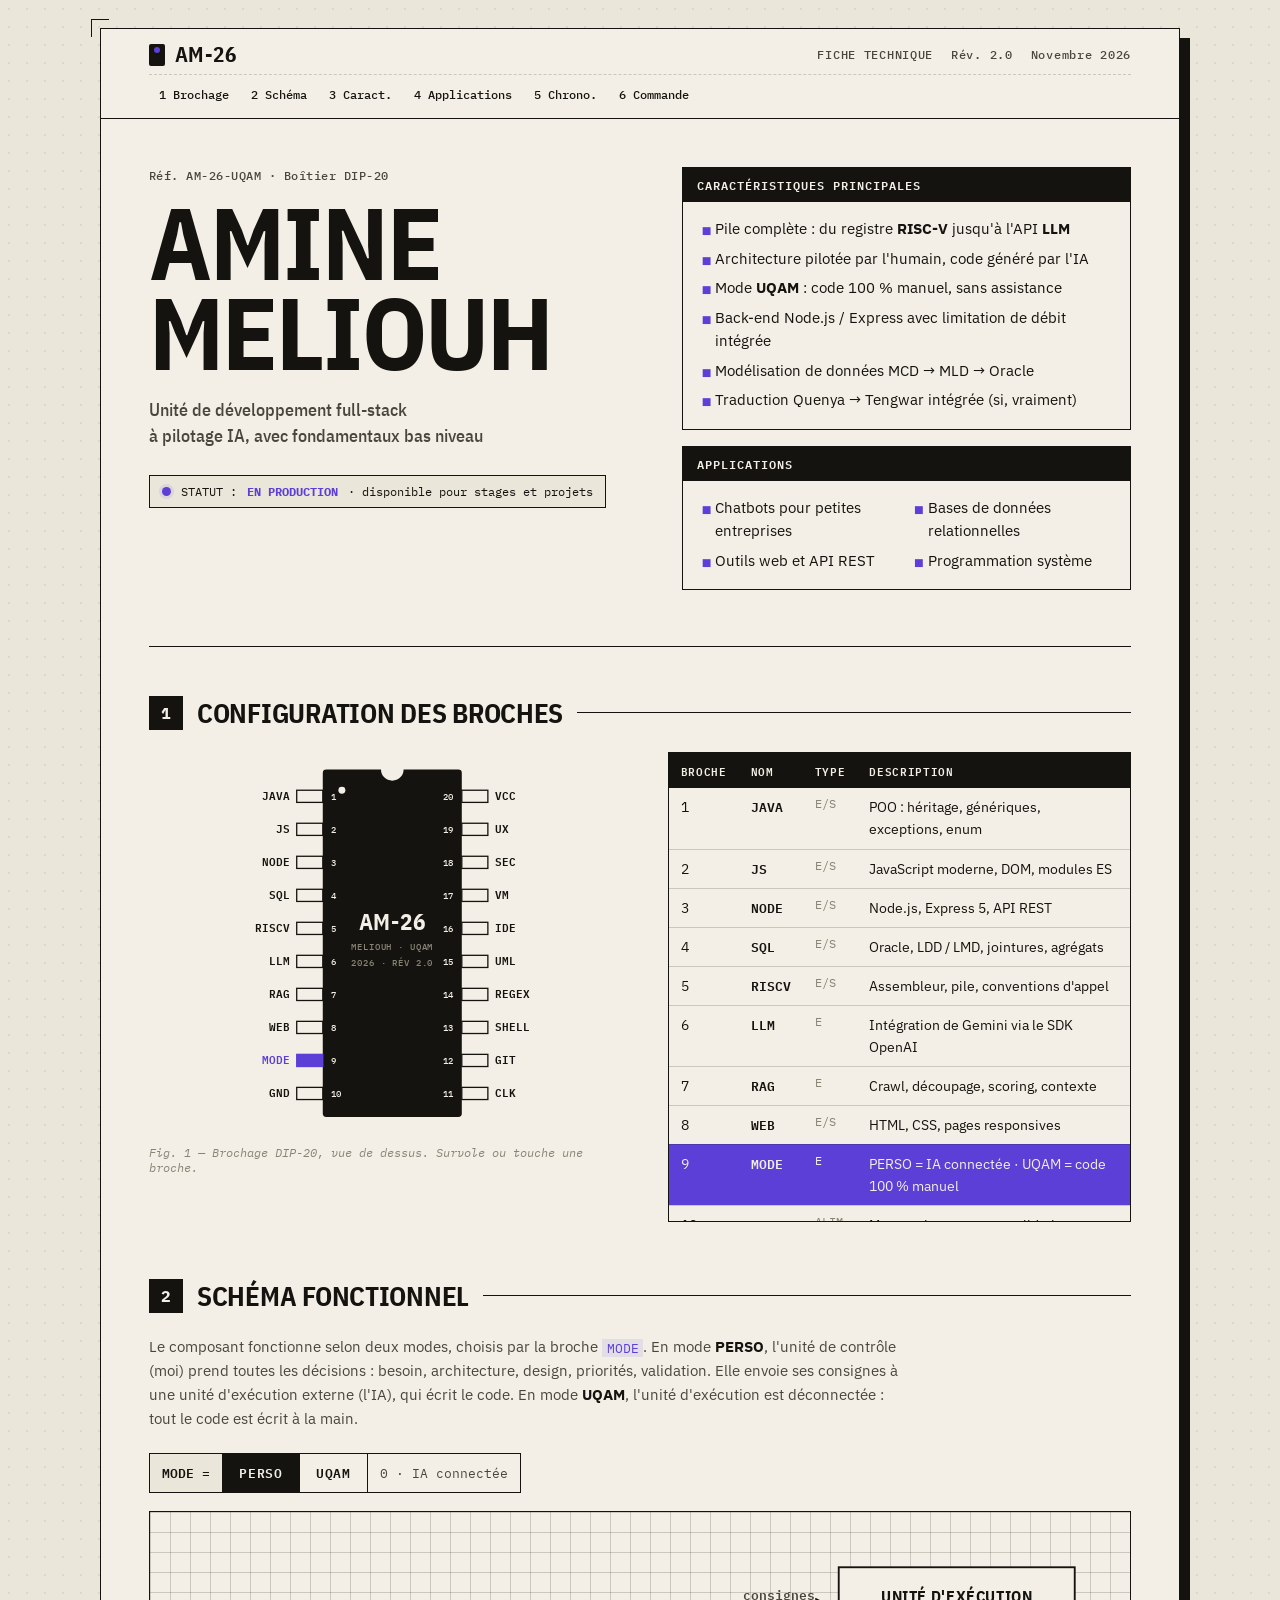
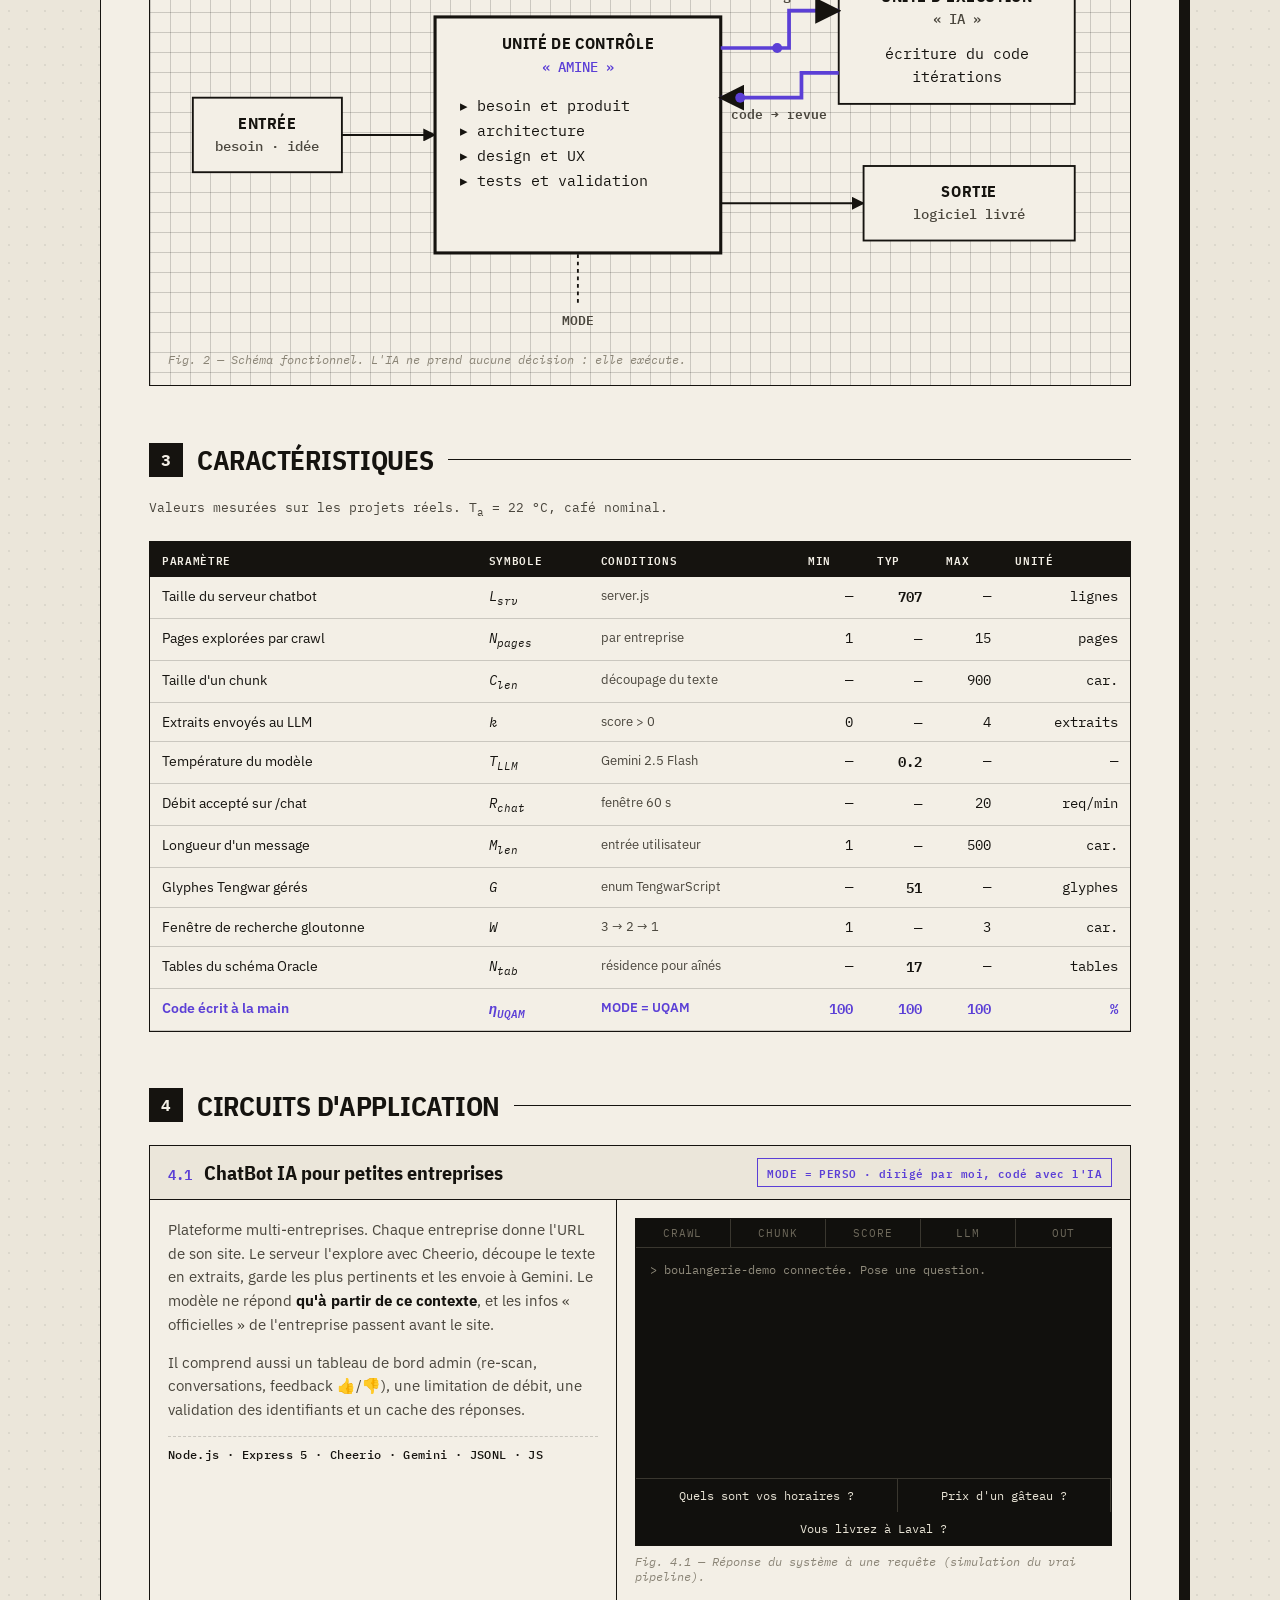
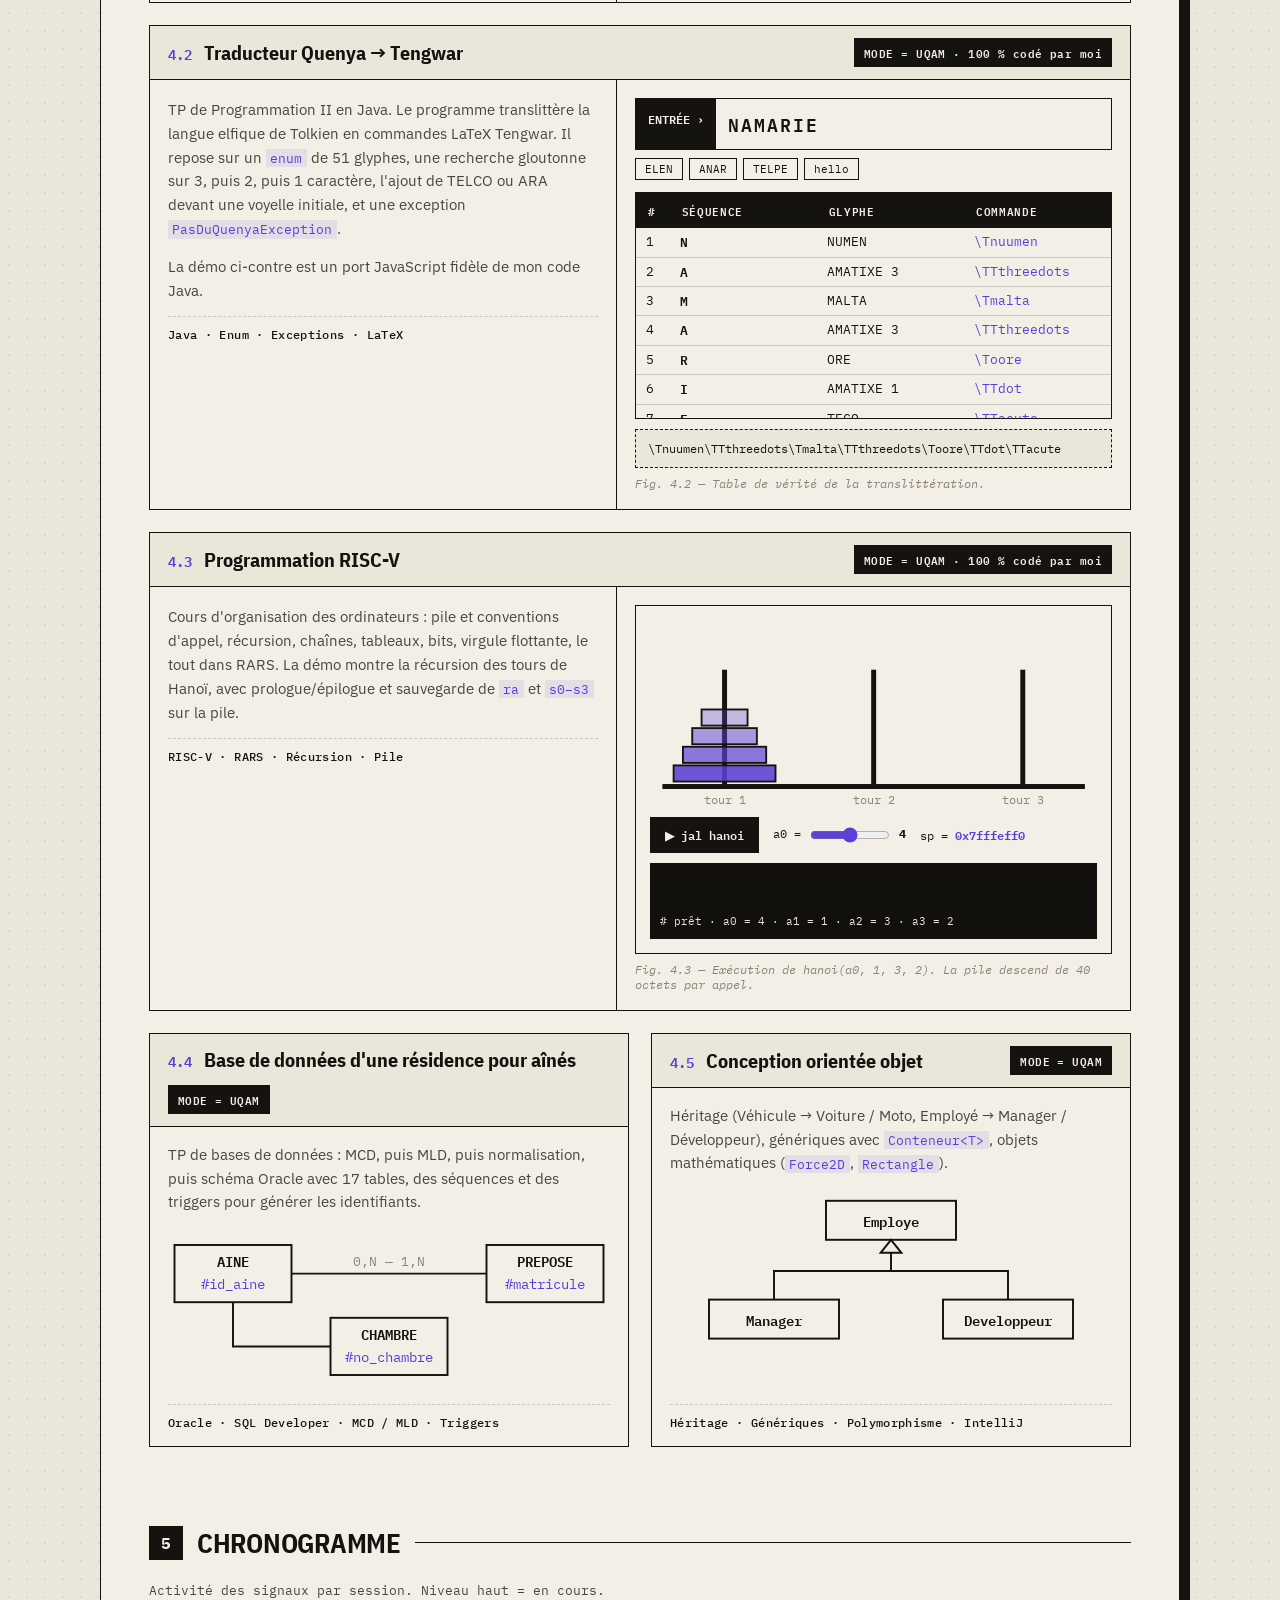
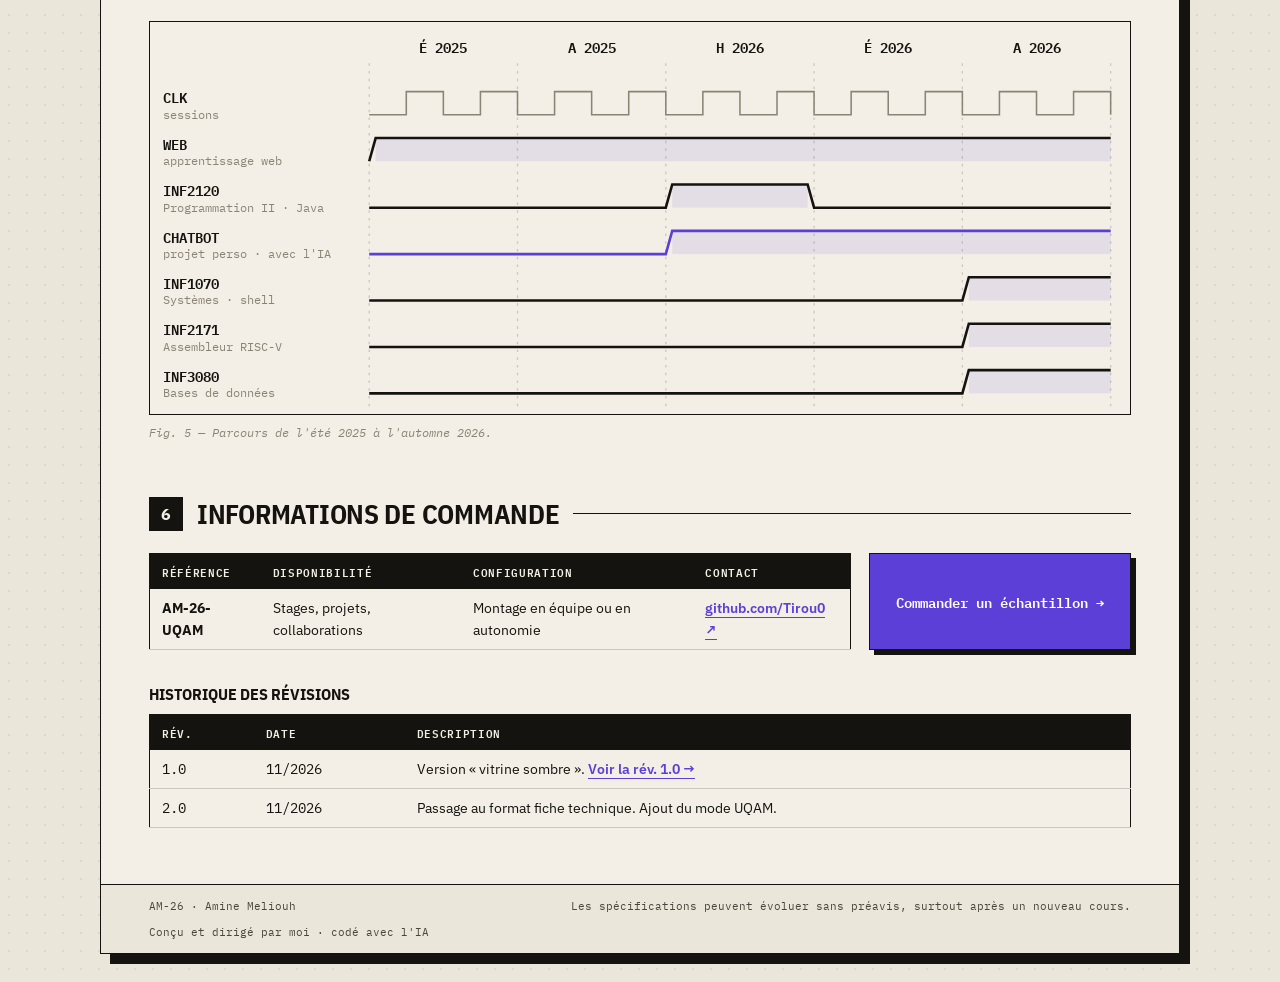
==== v2/index.html @ 38c4dbd6 "v2 : portfolio au format fiche technique AM-26 Co-Authored-By: Claude Opus 5.5 <noreply@anthropic.co" ====
<!doctype html>
<html lang="fr">
<head>
  <meta charset="utf-8">
  <meta name="viewport" content="width=device-width, initial-scale=1">
  <title>AM-26 — Fiche technique · Amine Meliouh</title>
  <meta name="description" content="Amine Meliouh, présenté comme la fiche technique d'un composant : brochage, schéma fonctionnel, caractéristiques et circuits d'application.">
  <link rel="icon" href="data:image/svg+xml,<svg xmlns='http://www.w3.org/2000/svg' viewBox='0 0 64 64'><rect x='14' y='6' width='36' height='52' rx='3' fill='%2315130f'/><g fill='%2315130f'><rect x='4' y='12' width='8' height='4'/><rect x='4' y='24' width='8' height='4'/><rect x='4' y='36' width='8' height='4'/><rect x='4' y='48' width='8' height='4'/><rect x='52' y='12' width='8' height='4'/><rect x='52' y='24' width='8' height='4'/><rect x='52' y='36' width='8' height='4'/><rect x='52' y='48' width='8' height='4'/></g><circle cx='32' cy='12' r='3' fill='%235b3fd6'/></svg>">
  <link rel="preconnect" href="https://fonts.googleapis.com">
  <link rel="preconnect" href="https://fonts.gstatic.com" crossorigin>
  <link href="https://fonts.googleapis.com/css2?family=IBM+Plex+Mono:wght@400;500;600&family=IBM+Plex+Sans+Condensed:wght@500;600;700&family=IBM+Plex+Sans:wght@400;500;600&display=swap" rel="stylesheet">
  <link rel="stylesheet" href="style.css">
</head>
<body>
  <div class="sheet">

    <!-- ===== En-tête de document ===== -->
    <header class="doc-head">
      <div class="brand"><span class="chip-ico"></span>AM-26</div>
      <div class="doc-meta">
        <span>FICHE TECHNIQUE</span><span>Rév. 2.0</span><span>Novembre 2026</span>
      </div>
      <nav class="doc-nav">
        <a href="#s1">1 Brochage</a><a href="#s2">2 Schéma</a><a href="#s3">3 Caract.</a><a href="#s4">4 Applications</a><a href="#s5">5 Chrono.</a><a href="#s6">6 Commande</a>
      </nav>
    </header>

    <!-- ===== Bloc titre ===== -->
    <section class="title-block">
      <div class="title-left">
        <p class="part-no">Réf. AM-26-UQAM · Boîtier DIP-20</p>
        <h1>AMINE<br>MELIOUH</h1>
        <p class="subtitle">Unité de développement full-stack<br>à pilotage IA, avec fondamentaux bas niveau</p>
        <div class="status-line"><span class="led"></span>STATUT : <b>EN PRODUCTION</b> · disponible pour stages et projets</div>
      </div>
      <div class="title-right">
        <div class="box">
          <h2 class="box-title">Caractéristiques principales</h2>
          <ul class="features">
            <li>Pile complète : du registre <b>RISC-V</b> jusqu'à l'API <b>LLM</b></li>
            <li>Architecture pilotée par l'humain, code généré par l'IA</li>
            <li>Mode <b>UQAM</b> : code 100 % manuel, sans assistance</li>
            <li>Back-end Node.js / Express avec limitation de débit intégrée</li>
            <li>Modélisation de données MCD → MLD → Oracle</li>
            <li>Traduction Quenya → Tengwar intégrée (si, vraiment)</li>
          </ul>
        </div>
        <div class="box">
          <h2 class="box-title">Applications</h2>
          <ul class="apps">
            <li>Chatbots pour petites entreprises</li>
            <li>Outils web et API REST</li>
            <li>Bases de données relationnelles</li>
            <li>Programmation système</li>
          </ul>
        </div>
      </div>
    </section>

    <!-- ===== 1. Brochage ===== -->
    <section id="s1" class="sec">
      <div class="sec-head"><span class="sec-no">1</span><h2>Configuration des broches</h2><span class="sec-rule"></span></div>
      <div class="pinout">
        <figure class="fig">
          <svg id="chip" viewBox="0 0 560 440" role="img" aria-label="Schéma de brochage : chaque broche est une compétence"></svg>
          <figcaption>Fig. 1 — Brochage DIP-20, vue de dessus. Survole ou touche une broche.</figcaption>
        </figure>
        <div class="pin-info">
          <table class="tbl" id="pinTable">
            <thead><tr><th>Broche</th><th>Nom</th><th>Type</th><th>Description</th></tr></thead>
            <tbody></tbody>
          </table>
        </div>
      </div>
    </section>

    <!-- ===== 2. Schéma fonctionnel ===== -->
    <section id="s2" class="sec">
      <div class="sec-head"><span class="sec-no">2</span><h2>Schéma fonctionnel</h2><span class="sec-rule"></span></div>
      <p class="prose">Le composant fonctionne selon deux modes, choisis par la broche <code>MODE</code>. En mode <b>PERSO</b>, l'unité de contrôle (moi) prend toutes les décisions : besoin, architecture, design, priorités, validation. Elle envoie ses consignes à une unité d'exécution externe (l'IA), qui écrit le code. En mode <b>UQAM</b>, l'unité d'exécution est déconnectée : tout le code est écrit à la main.</p>

      <div class="mode-switch" role="group" aria-label="Choisir le mode">
        <span class="sw-label">MODE =</span>
        <button class="sw on" data-mode="perso" aria-pressed="true">PERSO</button>
        <button class="sw" data-mode="uqam" aria-pressed="false">UQAM</button>
        <span class="sw-state" id="swState">0 · IA connectée</span>
      </div>

      <figure class="fig block-fig" id="blockFig">
        <svg viewBox="0 0 760 330" role="img" aria-label="Schéma fonctionnel : unité de contrôle et unité d'exécution">
          <defs>
            <marker id="arr" viewBox="0 0 10 10" refX="9" refY="5" markerWidth="7" markerHeight="7" orient="auto-start-reverse"><path d="M0 0 L10 5 L0 10z" fill="currentColor"/></marker>
            <pattern id="hatch" width="8" height="8" patternUnits="userSpaceOnUse" patternTransform="rotate(45)"><line x1="0" y1="0" x2="0" y2="8" stroke="currentColor" stroke-width="1.2" opacity=".35"/></pattern>
          </defs>

          <!-- Entrée -->
          <g class="blk">
            <rect x="20" y="135" width="120" height="60"/>
            <text x="80" y="160" class="b-t">ENTRÉE</text>
            <text x="80" y="178" class="b-s">besoin · idée</text>
          </g>
          <path class="wire" d="M140 165 H215" marker-end="url(#arr)"/>

          <!-- Contrôle -->
          <g class="blk ctrl">
            <rect x="215" y="70" width="230" height="190"/>
            <text x="330" y="96" class="b-t">UNITÉ DE CONTRÔLE</text>
            <text x="330" y="114" class="b-s accent">« AMINE »</text>
            <text x="235" y="146" class="b-l">▸ besoin et produit</text>
            <text x="235" y="166" class="b-l">▸ architecture</text>
            <text x="235" y="186" class="b-l">▸ design et UX</text>
            <text x="235" y="206" class="b-l">▸ tests et validation</text>
            <text x="235" y="236" class="b-l only-uqam accent">▸ écriture du code (100 %)</text>
          </g>

          <!-- IA -->
          <g class="blk ai">
            <rect x="540" y="30" width="190" height="110"/>
            <rect x="540" y="30" width="190" height="110" class="hatch" fill="url(#hatch)"/>
            <text x="635" y="58" class="b-t">UNITÉ D'EXÉCUTION</text>
            <text x="635" y="76" class="b-s">« IA »</text>
            <text x="635" y="104" class="b-l c">écriture du code</text>
            <text x="635" y="122" class="b-l c">itérations</text>
            <text x="635" y="92" class="b-off">HORS CIRCUIT</text>
          </g>
          <path class="wire bus ai-wire" id="busOut" d="M445 95 H500 V65 H540" marker-end="url(#arr)"/>
          <text x="492" y="56" class="w-l ai-wire">consignes</text>
          <path class="wire bus ai-wire" id="busIn" d="M540 115 H510 V135 H445" marker-end="url(#arr)"/>
          <text x="492" y="152" class="w-l ai-wire">code → revue</text>

          <!-- Sortie -->
          <path class="wire" d="M445 220 H560" marker-end="url(#arr)"/>
          <g class="blk">
            <rect x="560" y="190" width="170" height="60"/>
            <text x="645" y="215" class="b-t">SORTIE</text>
            <text x="645" y="233" class="b-s">logiciel livré</text>
          </g>

          <!-- Broche MODE -->
          <path class="wire thin" d="M330 300 V260"/>
          <text x="330" y="318" class="w-l">MODE</text>

          <!-- Signaux animés -->
          <circle r="4" class="sig ai-wire"><animateMotion dur="2.2s" repeatCount="indefinite"><mpath href="#busOut"/></animateMotion></circle>
          <circle r="4" class="sig ai-wire"><animateMotion dur="2.2s" begin="1.1s" repeatCount="indefinite"><mpath href="#busIn"/></animateMotion></circle>
        </svg>
        <figcaption>Fig. 2 — Schéma fonctionnel. L'IA ne prend aucune décision : elle exécute.</figcaption>
      </figure>
    </section>

    <!-- ===== 3. Caractéristiques ===== -->
    <section id="s3" class="sec">
      <div class="sec-head"><span class="sec-no">3</span><h2>Caractéristiques</h2><span class="sec-rule"></span></div>
      <p class="prose small">Valeurs mesurées sur les projets réels. T<sub>a</sub> = 22 °C, café nominal.</p>
      <div class="tbl-wrap">
        <table class="tbl spec">
          <thead><tr><th>Paramètre</th><th>Symbole</th><th>Conditions</th><th>Min</th><th>Typ</th><th>Max</th><th>Unité</th></tr></thead>
          <tbody>
            <tr><td>Taille du serveur chatbot</td><td>L<sub>srv</sub></td><td>server.js</td><td>—</td><td>707</td><td>—</td><td>lignes</td></tr>
            <tr><td>Pages explorées par crawl</td><td>N<sub>pages</sub></td><td>par entreprise</td><td>1</td><td>—</td><td>15</td><td>pages</td></tr>
            <tr><td>Taille d'un chunk</td><td>C<sub>len</sub></td><td>découpage du texte</td><td>—</td><td>—</td><td>900</td><td>car.</td></tr>
            <tr><td>Extraits envoyés au LLM</td><td>k</td><td>score &gt; 0</td><td>0</td><td>—</td><td>4</td><td>extraits</td></tr>
            <tr><td>Température du modèle</td><td>T<sub>LLM</sub></td><td>Gemini 2.5 Flash</td><td>—</td><td>0.2</td><td>—</td><td>—</td></tr>
            <tr><td>Débit accepté sur /chat</td><td>R<sub>chat</sub></td><td>fenêtre 60 s</td><td>—</td><td>—</td><td>20</td><td>req/min</td></tr>
            <tr><td>Longueur d'un message</td><td>M<sub>len</sub></td><td>entrée utilisateur</td><td>1</td><td>—</td><td>500</td><td>car.</td></tr>
            <tr><td>Glyphes Tengwar gérés</td><td>G</td><td>enum TengwarScript</td><td>—</td><td>51</td><td>—</td><td>glyphes</td></tr>
            <tr><td>Fenêtre de recherche gloutonne</td><td>W</td><td>3 → 2 → 1</td><td>1</td><td>—</td><td>3</td><td>car.</td></tr>
            <tr><td>Tables du schéma Oracle</td><td>N<sub>tab</sub></td><td>résidence pour aînés</td><td>—</td><td>17</td><td>—</td><td>tables</td></tr>
            <tr><td>Code écrit à la main</td><td>η<sub>UQAM</sub></td><td>MODE = UQAM</td><td>100</td><td>100</td><td>100</td><td>%</td></tr>
          </tbody>
        </table>
      </div>
    </section>

    <!-- ===== 4. Circuits d'application ===== -->
    <section id="s4" class="sec">
      <div class="sec-head"><span class="sec-no">4</span><h2>Circuits d'application</h2><span class="sec-rule"></span></div>

      <!-- 4.1 Chatbot -->
      <article class="app">
        <div class="app-head">
          <h3><span>4.1</span> ChatBot IA pour petites entreprises</h3>
          <span class="badge">MODE = PERSO · dirigé par moi, codé avec l'IA</span>
        </div>
        <div class="app-grid">
          <div class="app-text">
            <p>Plateforme multi-entreprises. Chaque entreprise donne l'URL de son site. Le serveur l'explore avec Cheerio, découpe le texte en extraits, garde les plus pertinents et les envoie à Gemini. Le modèle ne répond <b>qu'à partir de ce contexte</b>, et les infos « officielles » de l'entreprise passent avant le site.</p>
            <p>Il comprend aussi un tableau de bord admin (re-scan, conversations, feedback 👍/👎), une limitation de débit, une validation des identifiants et un cache des réponses.</p>
            <p class="stack">Node.js · Express 5 · Cheerio · Gemini · JSONL · JS</p>
          </div>
          <figure class="fig demo">
            <div class="scope">
              <div class="scope-steps" id="steps"><span>CRAWL</span><span>CHUNK</span><span>SCORE</span><span>LLM</span><span>OUT</span></div>
              <div class="scope-log" id="chatLog"><div class="ln sys">&gt; boulangerie-demo connectée. Pose une question.</div></div>
              <div class="scope-btns" id="chatBtns">
                <button data-q="0">Quels sont vos horaires ?</button>
                <button data-q="1">Prix d'un gâteau ?</button>
                <button data-q="2">Vous livrez à Laval ?</button>
              </div>
            </div>
            <figcaption>Fig. 4.1 — Réponse du système à une requête (simulation du vrai pipeline).</figcaption>
          </figure>
        </div>
      </article>

      <!-- 4.2 Tengwar -->
      <article class="app">
        <div class="app-head">
          <h3><span>4.2</span> Traducteur Quenya → Tengwar</h3>
          <span class="badge solid">MODE = UQAM · 100 % codé par moi</span>
        </div>
        <div class="app-grid">
          <div class="app-text">
            <p>TP de Programmation II en Java. Le programme translittère la langue elfique de Tolkien en commandes LaTeX Tengwar. Il repose sur un <code>enum</code> de 51 glyphes, une recherche gloutonne sur 3, puis 2, puis 1 caractère, l'ajout de TELCO ou ARA devant une voyelle initiale, et une exception <code>PasDuQuenyaException</code>.</p>
            <p>La démo ci-contre est un port JavaScript fidèle de mon code Java.</p>
            <p class="stack">Java · Enum · Exceptions · LaTeX</p>
          </div>
          <figure class="fig demo">
            <div class="tw">
              <div class="tw-in"><span>ENTRÉE&nbsp;›</span><input id="quenya" value="NAMARIE" autocomplete="off" spellcheck="false" aria-label="Mot en Quenya"></div>
              <div class="tw-ex"><button>ELEN</button><button>ANAR</button><button>TELPE</button><button>hello</button></div>
              <table class="tbl tw-tbl"><thead><tr><th>#</th><th>Séquence</th><th>Glyphe</th><th>Commande</th></tr></thead><tbody id="twBody"></tbody></table>
              <pre class="tw-out" id="twOut"></pre>
            </div>
            <figcaption>Fig. 4.2 — Table de vérité de la translittération.</figcaption>
          </figure>
        </div>
      </article>

      <!-- 4.3 Hanoi -->
      <article class="app">
        <div class="app-head">
          <h3><span>4.3</span> Programmation RISC-V</h3>
          <span class="badge solid">MODE = UQAM · 100 % codé par moi</span>
        </div>
        <div class="app-grid">
          <div class="app-text">
            <p>Cours d'organisation des ordinateurs : pile et conventions d'appel, récursion, chaînes, tableaux, bits, virgule flottante, le tout dans RARS. La démo montre la récursion des tours de Hanoï, avec prologue/épilogue et sauvegarde de <code>ra</code> et <code>s0–s3</code> sur la pile.</p>
            <p class="stack">RISC-V · RARS · Récursion · Pile</p>
          </div>
          <figure class="fig demo">
            <div class="hanoi-wrap">
              <svg id="hanoi" viewBox="0 0 360 150" aria-label="Tours de Hanoï"></svg>
              <div class="hanoi-ctrl">
                <button id="hanoiRun" class="cmd">▶ jal hanoi</button>
                <label>a0 = <input type="range" id="hanoiN" min="2" max="6" value="4"> <b id="hanoiNv">4</b></label>
                <span class="regs">sp = <b id="sp">0x7fffeff0</b></span>
              </div>
              <pre class="hanoi-log" id="hanoiLog"></pre>
            </div>
            <figcaption>Fig. 4.3 — Exécution de hanoi(a0, 1, 3, 2). La pile descend de 40 octets par appel.</figcaption>
          </figure>
        </div>
      </article>

      <!-- 4.4 / 4.5 -->
      <div class="app-pair">
        <article class="app">
          <div class="app-head"><h3><span>4.4</span> Base de données d'une résidence pour aînés</h3><span class="badge solid">MODE = UQAM</span></div>
          <p>TP de bases de données : MCD, puis MLD, puis normalisation, puis schéma Oracle avec 17 tables, des séquences et des triggers pour générer les identifiants.</p>
          <svg class="er" viewBox="0 0 340 120" aria-hidden="true">
            <g class="ent"><rect x="5" y="10" width="90" height="44"/><text x="50" y="27">AINE</text><text x="50" y="44" class="k">#id_aine</text></g>
            <g class="ent"><rect x="125" y="66" width="90" height="44"/><text x="170" y="83">CHAMBRE</text><text x="170" y="100" class="k">#no_chambre</text></g>
            <g class="ent"><rect x="245" y="10" width="90" height="44"/><text x="290" y="27">PREPOSE</text><text x="290" y="44" class="k">#matricule</text></g>
            <path d="M95 32 H245"/><path d="M50 54 V88 H125"/><text x="170" y="26" class="card">0,N — 1,N</text>
          </svg>
          <p class="stack">Oracle · SQL Developer · MCD / MLD · Triggers</p>
        </article>
        <article class="app">
          <div class="app-head"><h3><span>4.5</span> Conception orientée objet</h3><span class="badge solid">MODE = UQAM</span></div>
          <p>Héritage (Véhicule → Voiture / Moto, Employé → Manager / Développeur), génériques avec <code>Conteneur&lt;T&gt;</code>, objets mathématiques (<code>Force2D</code>, <code>Rectangle</code>).</p>
          <svg class="uml" viewBox="0 0 340 120" aria-hidden="true">
            <g class="ent"><rect x="120" y="6" width="100" height="30"/><text x="170" y="26">Employe</text></g>
            <g class="ent"><rect x="30" y="82" width="100" height="30"/><text x="80" y="102">Manager</text></g>
            <g class="ent"><rect x="210" y="82" width="100" height="30"/><text x="260" y="102">Developpeur</text></g>
            <path d="M80 82 V60 H260 V82"/><path d="M170 60 V46"/><path d="M162 46 L170 36 L178 46 Z" class="tri"/>
          </svg>
          <p class="stack">Héritage · Génériques · Polymorphisme · IntelliJ</p>
        </article>
      </div>
    </section>

    <!-- ===== 5. Chronogramme ===== -->
    <section id="s5" class="sec">
      <div class="sec-head"><span class="sec-no">5</span><h2>Chronogramme</h2><span class="sec-rule"></span></div>
      <p class="prose small">Activité des signaux par session. Niveau haut = en cours.</p>
      <figure class="fig">
        <div class="timing-wrap"><svg id="timing" viewBox="0 0 760 300" role="img" aria-label="Chronogramme du parcours"></svg></div>
        <figcaption>Fig. 5 — Parcours de l'été 2025 à l'automne 2026.</figcaption>
      </figure>
    </section>

    <!-- ===== 6. Informations de commande ===== -->
    <section id="s6" class="sec">
      <div class="sec-head"><span class="sec-no">6</span><h2>Informations de commande</h2><span class="sec-rule"></span></div>
      <div class="order">
        <table class="tbl">
          <thead><tr><th>Référence</th><th>Disponibilité</th><th>Configuration</th><th>Contact</th></tr></thead>
          <tbody><tr>
            <td><b>AM-26-UQAM</b></td>
            <td>Stages, projets, collaborations</td>
            <td>Montage en équipe ou en autonomie</td>
            <td><a class="link" href="https://github.com/Tirou0" target="_blank" rel="noopener">github.com/Tirou0 ↗</a></td>
          </tr></tbody>
        </table>
        <a class="order-btn" href="https://github.com/Tirou0" target="_blank" rel="noopener">Commander un échantillon →</a>
      </div>

      <h3 class="rev-title">Historique des révisions</h3>
      <table class="tbl rev">
        <thead><tr><th>Rév.</th><th>Date</th><th>Description</th></tr></thead>
        <tbody>
          <tr><td>1.0</td><td>11/2026</td><td>Version « vitrine sombre ». <a class="link" href="../index.html">Voir la rév. 1.0 →</a></td></tr>
          <tr><td>2.0</td><td>11/2026</td><td>Passage au format fiche technique. Ajout du mode UQAM.</td></tr>
        </tbody>
      </table>
    </section>

    <footer class="doc-foot">
      <span>AM-26 · Amine Meliouh</span>
      <span>Les spécifications peuvent évoluer sans préavis, surtout après un nouveau cours.</span>
      <span>Conçu et dirigé par moi · codé avec l'IA</span>
    </footer>
  </div>

  <script src="../js/tengwar.js"></script>
  <script src="datasheet.js"></script>
</body>
</html>
---- v2/style.css ----
/* ============ AM-26 — fiche technique ============ */
:root {
  --paper: #f3efe6;
  --paper-2: #ebe6da;
  --ink: #15130f;
  --ink-2: #4a463d;
  --ink-3: #8a8476;
  --rule: #15130f;
  --hair: rgba(21, 19, 15, .18);
  --accent: #5b3fd6;
  --accent-soft: rgba(91, 63, 214, .1);
  --cond: "IBM Plex Sans Condensed", "Arial Narrow", sans-serif;
  --sans: "IBM Plex Sans", system-ui, sans-serif;
  --mono: "IBM Plex Mono", ui-monospace, monospace;
  color-scheme: light;
}
*, *::before, *::after { box-sizing: border-box; }
html { scroll-behavior: smooth; }
body {
  margin: 0; background: var(--paper-2); color: var(--ink);
  font: 15px/1.6 var(--sans); -webkit-font-smoothing: antialiased;
  background-image: radial-gradient(rgba(21,19,15,.07) 1px, transparent 1px);
  background-size: 18px 18px;
}
a { color: inherit; }
code { font: .86em var(--mono); background: var(--accent-soft); color: var(--accent); padding: .05em .35em; }
button { font: inherit; color: inherit; cursor: pointer; }
::selection { background: var(--accent); color: var(--paper); }

.sheet {
  width: min(1080px, calc(100% - 32px)); margin: 28px auto; padding: 0 48px 32px;
  background: var(--paper); border: 1.5px solid var(--ink);
  box-shadow: 10px 10px 0 var(--ink);
  position: relative;
}
/* repères de coupe */
.sheet::before, .sheet::after { content: ""; position: absolute; width: 18px; height: 18px; border: 1.5px solid var(--ink); }
.sheet::before { top: -10px; left: -10px; border-right: 0; border-bottom: 0; }
.sheet::after { bottom: -10px; right: -10px; border-left: 0; border-top: 0; }

/* ============ En-tête ============ */
.doc-head {
  position: sticky; top: 0; z-index: 20; margin: 0 -48px; padding: 12px 48px;
  display: grid; grid-template-columns: auto 1fr; align-items: center; gap: 6px 24px;
  background: var(--paper); border-bottom: 1.5px solid var(--ink);
}
.brand { font: 700 1.3rem var(--cond); letter-spacing: .02em; display: flex; align-items: center; gap: 10px; }
.chip-ico { width: 16px; height: 22px; background: var(--ink); position: relative; border-radius: 2px; }
.chip-ico::after { content: ""; position: absolute; top: 3px; left: 5px; width: 6px; height: 6px; border-radius: 50%; background: var(--accent); }
.doc-meta { display: flex; justify-content: flex-end; gap: 18px; font: 500 .74rem var(--mono); letter-spacing: .06em; color: var(--ink-2); }
.doc-nav { grid-column: 1 / -1; display: flex; gap: 2px; flex-wrap: wrap; border-top: 1px dashed var(--hair); padding-top: 8px; }
.doc-nav a { font: 500 .74rem var(--mono); text-decoration: none; padding: 3px 9px; border: 1px solid transparent; }
.doc-nav a:hover { border-color: var(--ink); background: var(--ink); color: var(--paper); }

/* ============ Bloc titre ============ */
.title-block { display: grid; grid-template-columns: 1.1fr 1fr; gap: 40px; padding: 48px 0 40px; border-bottom: 1.5px solid var(--ink); }
.part-no { font: 500 .78rem var(--mono); color: var(--ink-2); margin: 0 0 14px; letter-spacing: .04em; }
h1 { font: 700 clamp(3.2rem, 9vw, 6.4rem)/.88 var(--cond); letter-spacing: -.02em; margin: 0 0 20px; }
.subtitle { font: 500 1.15rem/1.4 var(--cond); margin: 0 0 26px; color: var(--ink-2); }
.status-line { display: inline-flex; align-items: center; gap: 10px; font: .76rem var(--mono); padding: 8px 12px; border: 1.5px solid var(--ink); background: var(--paper-2); }
.status-line b { color: var(--accent); }
.led { width: 9px; height: 9px; border-radius: 50%; background: var(--accent); box-shadow: 0 0 0 3px var(--accent-soft); animation: led 1.6s steps(2) infinite; }
@keyframes led { 50% { opacity: .25; } }
.box { border: 1.5px solid var(--ink); margin-bottom: 16px; }
.box-title { margin: 0; padding: 7px 14px; background: var(--ink); color: var(--paper); font: 600 .78rem var(--mono); letter-spacing: .08em; text-transform: uppercase; }
.features, .apps { margin: 0; padding: 12px 14px 14px 32px; }
.features li, .apps li { padding: 3px 0; font-size: .92rem; }
.features li::marker, .apps li::marker { content: "■  "; color: var(--accent); font-size: .7em; }
.apps { columns: 2; column-gap: 24px; }

/* ============ Sections ============ */
.sec { padding: 48px 0 8px; scroll-margin-top: 90px; }
.sec-head { display: flex; align-items: center; gap: 14px; margin-bottom: 22px; }
.sec-no { display: grid; place-items: center; width: 34px; height: 34px; background: var(--ink); color: var(--paper); font: 700 1rem var(--mono); flex: none; }
.sec-head h2 { font: 700 1.7rem var(--cond); margin: 0; letter-spacing: -.01em; text-transform: uppercase; white-space: nowrap; }
.sec-rule { flex: 1; height: 0; border-top: 1.5px solid var(--ink); }
.prose { max-width: 760px; color: var(--ink-2); margin: 0 0 22px; }
.prose b { color: var(--ink); }
.prose.small { font: .8rem var(--mono); }

.fig { margin: 0; }
.fig figcaption { font: italic .76rem var(--mono); color: var(--ink-3); margin-top: 10px; }

/* Tables */
.tbl-wrap { overflow-x: auto; border: 1.5px solid var(--ink); }
.tbl { width: 100%; border-collapse: collapse; font-size: .86rem; }
.tbl th { text-align: left; font: 600 .7rem var(--mono); letter-spacing: .06em; text-transform: uppercase; padding: 8px 12px; background: var(--ink); color: var(--paper); white-space: nowrap; }
.tbl td { padding: 8px 12px; border-bottom: 1px solid var(--hair); vertical-align: top; }
.tbl tbody tr:hover td { background: var(--accent-soft); }
.spec td:nth-child(n+4) { font-family: var(--mono); text-align: right; white-space: nowrap; }
.spec td:nth-child(5) { font-weight: 600; }
.spec td:nth-child(2) { font-family: var(--mono); font-style: italic; }
.spec td:nth-child(3) { color: var(--ink-2); font-size: .82rem; }
.spec tr:last-child td { color: var(--accent); font-weight: 600; }

/* ============ 1. Brochage ============ */
.pinout { display: grid; grid-template-columns: 1.05fr 1fr; gap: 32px; align-items: start; }
#chip { width: 100%; height: auto; display: block; }
#chip .body { fill: var(--ink); }
#chip .body-t { fill: var(--paper); font: 700 26px var(--cond); text-anchor: middle; letter-spacing: 1px; }
#chip .body-s { fill: var(--ink-3); font: 500 10px var(--mono); text-anchor: middle; letter-spacing: 1px; }
#chip .pin rect { fill: var(--paper); stroke: var(--ink); stroke-width: 1.5; transition: fill .15s; }
#chip .pin .num { fill: var(--paper); font: 500 10px var(--mono); }
#chip .pin .lbl { fill: var(--ink); font: 600 12.5px var(--mono); }
#chip .pin { cursor: pointer; }
#chip .pin.on rect { fill: var(--accent); stroke: var(--accent); }
#chip .pin.on .lbl { fill: var(--accent); }
#chip .notch { fill: var(--paper); }
.pin-info { border: 1.5px solid var(--ink); max-height: 470px; overflow-y: auto; }
.pin-info .tbl td:first-child { font-family: var(--mono); width: 56px; }
.pin-info .tbl td:nth-child(2) { font: 600 .8rem var(--mono); white-space: nowrap; }
.pin-info .tbl td:nth-child(3) { font: .72rem var(--mono); color: var(--ink-3); }
.pin-info .tbl tr.on td { background: var(--accent); color: var(--paper); }

/* ============ 2. Schéma fonctionnel ============ */
.mode-switch { display: inline-flex; align-items: center; gap: 0; border: 1.5px solid var(--ink); margin-bottom: 18px; font: 600 .8rem var(--mono); }
.sw-label { padding: 8px 12px; background: var(--paper-2); border-right: 1.5px solid var(--ink); }
.sw { padding: 8px 16px; border: 0; background: transparent; border-right: 1.5px solid var(--ink); font-weight: 600; letter-spacing: .06em; }
.sw.on { background: var(--ink); color: var(--paper); }
.sw:not(.on):hover { background: var(--accent-soft); }
.sw-state { padding: 8px 12px; color: var(--ink-2); font-weight: 400; }
.block-fig { border: 1.5px solid var(--ink); padding: 18px; background:
  linear-gradient(var(--hair) 1px, transparent 1px) 0 0 / 20px 20px,
  linear-gradient(90deg, var(--hair) 1px, transparent 1px) 0 0 / 20px 20px; background-color: var(--paper); }
.block-fig svg { width: 100%; height: auto; display: block; color: var(--ink); }
.block-fig figcaption { margin-top: 12px; }
.blk rect { fill: var(--paper); stroke: var(--ink); stroke-width: 1.5; }
.blk.ctrl rect { stroke-width: 2.5; }
.b-t { font: 700 13px var(--cond); text-anchor: middle; letter-spacing: .5px; fill: var(--ink); }
.b-s { font: 500 11px var(--mono); text-anchor: middle; fill: var(--ink-2); }
.b-l { font: 12px var(--mono); fill: var(--ink); }
.b-l.c { text-anchor: middle; }
.accent { fill: var(--accent) !important; }
.wire { fill: none; stroke: var(--ink); stroke-width: 1.5; }
.wire.bus { stroke-width: 3; stroke: var(--accent); color: var(--accent); }
.wire.thin { stroke-dasharray: 3 3; }
.w-l { font: 600 10.5px var(--mono); fill: var(--ink-2); text-anchor: middle; }
.sig { fill: var(--accent); }
.ai .hatch, .b-off, .only-uqam { opacity: 0; transition: opacity .35s; }
.ai rect, .ai text, .ai-wire { transition: opacity .35s; }
.b-off { font: 700 12px var(--mono); text-anchor: middle; fill: var(--ink); letter-spacing: 1px; }
.mode-uqam .ai .hatch, .mode-uqam .b-off, .mode-uqam .only-uqam { opacity: 1; }
.mode-uqam .ai text:not(.b-off) { opacity: .2; }
.mode-uqam .ai > rect:first-child { stroke-dasharray: 5 4; }
.mode-uqam .ai-wire { opacity: .08; }

/* ============ 4. Applications ============ */
.app { border: 1.5px solid var(--ink); margin-bottom: 22px; background: var(--paper); }
.app-head { display: flex; justify-content: space-between; align-items: center; gap: 12px; flex-wrap: wrap; padding: 12px 18px; border-bottom: 1.5px solid var(--ink); background: var(--paper-2); }
.app h3 { margin: 0; font: 700 1.25rem var(--cond); }
.app h3 span { font: 600 .9rem var(--mono); color: var(--accent); margin-right: 8px; }
.badge { font: 600 .68rem var(--mono); letter-spacing: .04em; padding: 4px 9px; border: 1.5px solid var(--accent); color: var(--accent); }
.badge.solid { background: var(--ink); color: var(--paper); border-color: var(--ink); }
.app-grid { display: grid; grid-template-columns: 1fr 1.1fr; }
.app-text { padding: 18px; border-right: 1.5px solid var(--ink); }
.app-text p, .app > p { margin: 0 0 14px; color: var(--ink-2); font-size: .93rem; }
.app > p { padding: 16px 18px 0; }
.app-text b { color: var(--ink); }
.stack { font: 500 .74rem var(--mono) !important; color: var(--ink) !important; letter-spacing: .03em; border-top: 1px dashed var(--hair); padding-top: 10px !important; margin-top: 4px !important; }
.app > .stack { margin: 0 18px 16px !important; padding: 10px 0 0 !important; }
.demo { padding: 18px; }
.demo figcaption { margin-top: 8px; }

/* Oscilloscope chatbot */
.scope { border: 1.5px solid var(--ink); background: #11100d; color: #e9e4d6; font: .78rem/1.55 var(--mono); }
.scope-steps { display: grid; grid-template-columns: repeat(5, 1fr); border-bottom: 1px solid #3a372f; }
.scope-steps span { text-align: center; padding: 6px 0; font-size: .66rem; letter-spacing: .08em; color: #6f6a5c; border-right: 1px solid #3a372f; transition: all .25s; }
.scope-steps span:last-child { border-right: 0; }
.scope-steps span.on { background: var(--accent); color: #fff; }
.scope-steps span.done { color: #e9e4d6; }
.scope-log { height: 230px; overflow-y: auto; padding: 12px 14px; }
.ln { margin-bottom: 6px; white-space: pre-wrap; word-break: break-word; }
.ln.sys { color: #8f8a7b; }
.ln.user { color: #fff; } .ln.user::before { content: "USER › "; color: #b6a6ff; }
.ln.bot { color: #e9e4d6; } .ln.bot::before { content: "BOT  › "; color: #b6a6ff; }
.ln.score { color: #8f8a7b; font-size: .72rem; }
.ln.score b { color: #b6a6ff; font-weight: 400; }
.scope-btns { display: flex; flex-wrap: wrap; border-top: 1px solid #3a372f; }
.scope-btns button { flex: 1 1 auto; padding: 9px 10px; border: 0; border-right: 1px solid #3a372f; background: transparent; color: #e9e4d6; font: .72rem var(--mono); }
.scope-btns button:last-child { border-right: 0; }
.scope-btns button:hover:not(:disabled) { background: var(--accent); color: #fff; }
.scope-btns button:disabled { color: #5a564b; cursor: default; }
.cursor { display: inline-block; width: 7px; height: 13px; background: #e9e4d6; vertical-align: -2px; animation: led 1s steps(2) infinite; }

/* Tengwar */
.tw-in { display: flex; border: 1.5px solid var(--ink); }
.tw-in span { padding: 10px 12px; font: 600 .78rem var(--mono); background: var(--ink); color: var(--paper); white-space: nowrap; }
.tw-in input { flex: 1; min-width: 0; border: 0; padding: 10px 12px; background: var(--paper); font: 600 1.1rem var(--mono); letter-spacing: .12em; color: var(--ink); outline: none; }
.tw-in input:focus { background: #fff; }
.tw-in.err { border-color: #b42318; } .tw-in.err span { background: #b42318; }
.tw-ex { display: flex; gap: 6px; margin: 8px 0 12px; flex-wrap: wrap; }
.tw-ex button { font: .7rem var(--mono); padding: 3px 9px; border: 1px solid var(--ink); background: transparent; }
.tw-ex button:hover { background: var(--ink); color: var(--paper); }
.tw-tbl { border: 1.5px solid var(--ink); font-size: .8rem; }
.tw-tbl td { padding: 4px 10px; font-family: var(--mono); }
.tw-tbl td:nth-child(2) { font-weight: 600; }
.tw-tbl td:nth-child(4) { color: var(--accent); }
.tw-tbl tr.lead td { color: var(--ink-3); font-style: italic; }
.tw-tbl tr.sp td { padding: 0; border-bottom: 1.5px solid var(--ink); }
.tw-tbl tbody { display: block; max-height: 190px; overflow-y: auto; }
.tw-tbl thead, .tw-tbl tbody tr { display: table; width: 100%; table-layout: fixed; }
.tw-tbl th:first-child, .tw-tbl td:first-child { width: 34px; }
.tw-out { margin: 10px 0 0; padding: 10px 12px; background: var(--paper-2); border: 1px dashed var(--ink); font: .72rem/1.5 var(--mono); white-space: pre-wrap; word-break: break-all; }
.tw-out.err { color: #b42318; border-color: #b42318; }

/* Hanoï */
.hanoi-wrap { border: 1.5px solid var(--ink); padding: 14px; background: var(--paper); }
#hanoi { width: 100%; height: auto; display: block; }
#hanoi .peg { fill: var(--ink); }
#hanoi .base { fill: var(--ink); }
#hanoi .disk { stroke: var(--ink); stroke-width: 1.5; transition: x .3s, y .3s; }
#hanoi .lbl { font: 10px var(--mono); fill: var(--ink-3); text-anchor: middle; }
.hanoi-ctrl { display: flex; align-items: center; gap: 14px; flex-wrap: wrap; margin-top: 10px; font: .76rem var(--mono); }
.cmd { padding: 7px 14px; border: 1.5px solid var(--ink); background: var(--ink); color: var(--paper); font: 600 .76rem var(--mono); }
.cmd:hover:not(:disabled) { background: var(--accent); border-color: var(--accent); }
.cmd:disabled { opacity: .5; cursor: progress; }
.hanoi-ctrl input { accent-color: var(--accent); width: 80px; vertical-align: middle; }
.regs b { color: var(--accent); font-weight: 600; }
.hanoi-log { margin: 10px 0 0; height: 76px; overflow: hidden; padding: 8px 10px; background: #11100d; color: #e9e4d6; font: .7rem/1.6 var(--mono); display: flex; flex-direction: column; justify-content: flex-end; }

/* ER / UML */
.app-pair { display: grid; grid-template-columns: 1fr 1fr; gap: 22px; }
.app-pair .app { display: flex; flex-direction: column; }
.app-pair .app > .stack { margin-top: auto !important; }
.er, .uml { display: block; width: calc(100% - 36px); margin: 4px 18px 16px; height: auto; }
.ent rect { fill: var(--paper); stroke: var(--ink); stroke-width: 1.5; }
.ent text { font: 600 11px var(--mono); text-anchor: middle; fill: var(--ink); }
.ent text.k { font-weight: 400; fill: var(--accent); }
.er path, .uml path { fill: none; stroke: var(--ink); stroke-width: 1.5; }
.uml .tri { fill: var(--paper); }
.card { font: 10px var(--mono); fill: var(--ink-3); text-anchor: middle; }

/* ============ 5. Chronogramme ============ */
.timing-wrap { border: 1.5px solid var(--ink); overflow-x: auto; background: var(--paper); }
#timing { display: block; min-width: 640px; width: 100%; height: auto; }
#timing .grid { stroke: var(--hair); stroke-dasharray: 2 4; }
#timing .hdr { font: 600 11px var(--mono); fill: var(--ink); text-anchor: middle; }
#timing .name { font: 600 11px var(--mono); fill: var(--ink); }
#timing .desc { font: 9.5px var(--mono); fill: var(--ink-3); }
#timing .wave { fill: none; stroke: var(--ink); stroke-width: 2; stroke-linejoin: miter; }
#timing .wave.acc { stroke: var(--accent); }
#timing .hi { fill: var(--accent-soft); }
#timing .clk { fill: none; stroke: var(--ink-3); stroke-width: 1.2; }

/* ============ 6. Commande ============ */
.order { display: grid; grid-template-columns: 1fr auto; gap: 18px; align-items: stretch; }
.order .tbl { border: 1.5px solid var(--ink); }
.link { color: var(--accent); font-weight: 600; text-decoration: none; border-bottom: 1.5px solid currentColor; }
.order-btn { display: grid; place-items: center; padding: 0 26px; background: var(--accent); color: #fff; text-decoration: none; font: 600 .9rem var(--mono); border: 1.5px solid var(--ink); box-shadow: 5px 5px 0 var(--ink); transition: transform .12s, box-shadow .12s; }
.order-btn:hover { transform: translate(2px, 2px); box-shadow: 3px 3px 0 var(--ink); }
.order-btn:active { transform: translate(5px, 5px); box-shadow: 0 0 0 var(--ink); }
.rev-title { font: 700 1rem var(--cond); text-transform: uppercase; margin: 34px 0 10px; }
.rev { border: 1.5px solid var(--ink); }
.rev td:first-child, .rev td:nth-child(2) { font-family: var(--mono); white-space: nowrap; }

.doc-foot { display: flex; justify-content: space-between; gap: 12px; flex-wrap: wrap; margin: 48px -48px -32px; padding: 14px 48px; border-top: 1.5px solid var(--ink); font: .7rem var(--mono); color: var(--ink-2); background: var(--paper-2); }

/* ============ Responsive ============ */
@media (max-width: 900px) {
  .sheet { padding: 0 22px 24px; box-shadow: 6px 6px 0 var(--ink); }
  .doc-head { margin: 0 -22px; padding: 10px 22px; }
  .doc-foot { margin: 40px -22px -24px; padding: 14px 22px; }
  .title-block, .pinout, .app-grid, .app-pair { grid-template-columns: 1fr; }
  .app-text { border-right: 0; border-bottom: 1.5px solid var(--ink); }
  .order { grid-template-columns: 1fr; }
  .order-btn { padding: 14px; }
}
@media (max-width: 620px) {
  .sheet { width: calc(100% - 16px); margin: 12px auto; }
  .doc-meta span:not(:first-child) { display: none; }
  .sec-head h2 { font-size: 1.25rem; white-space: normal; }
  .apps { columns: 1; }
  .status-line { display: block; line-height: 1.7; }
  .status-line .led { display: inline-block; margin-right: 8px; vertical-align: 0; }
  .order .tbl thead { display: none; }
  .order .tbl td { display: block; border: 0; padding: 4px 12px; }
  .scope-btns button { flex-basis: 100%; border-right: 0; border-bottom: 1px solid #3a372f; }
  .mode-switch { flex-wrap: wrap; }
  .sw-state { flex-basis: 100%; border-top: 1.5px solid var(--ink); }
}
@media (prefers-reduced-motion: reduce) {
  *, *::before, *::after { animation: none !important; transition: none !important; }
  html { scroll-behavior: auto; }
}
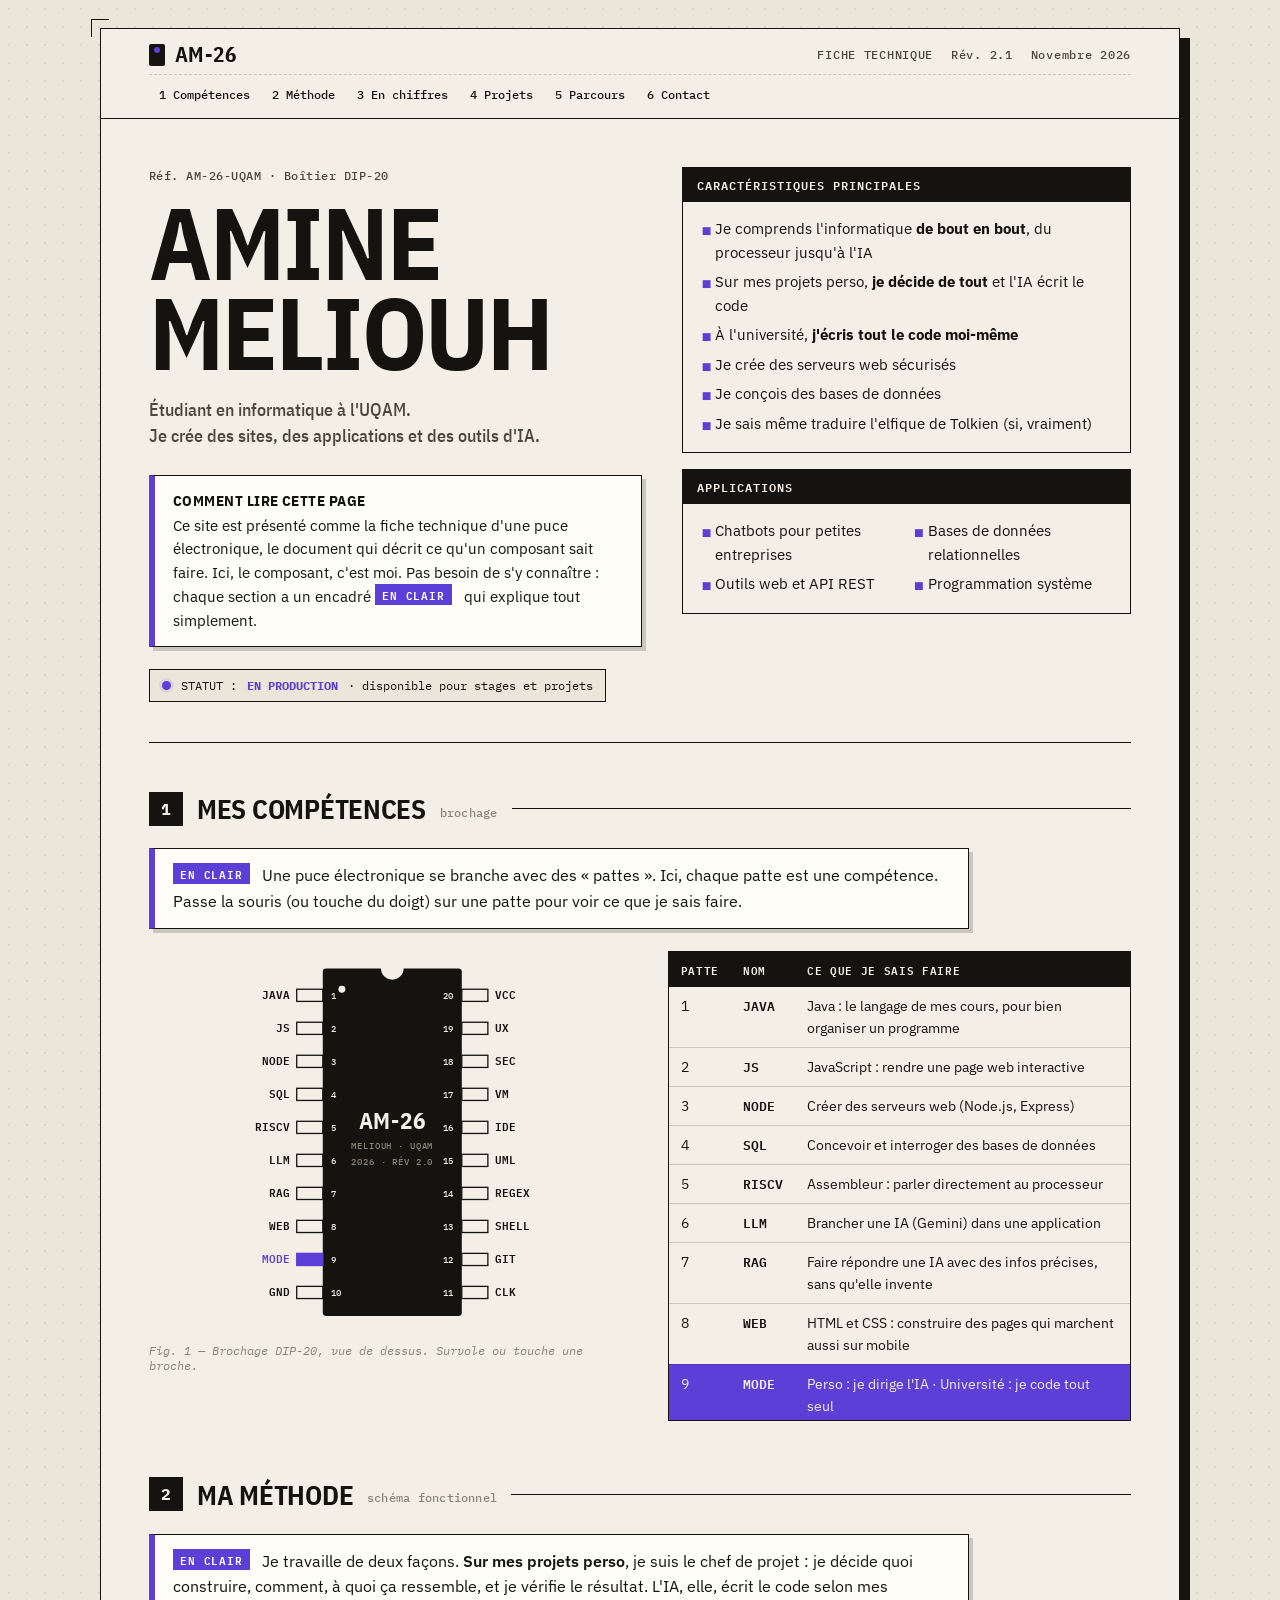
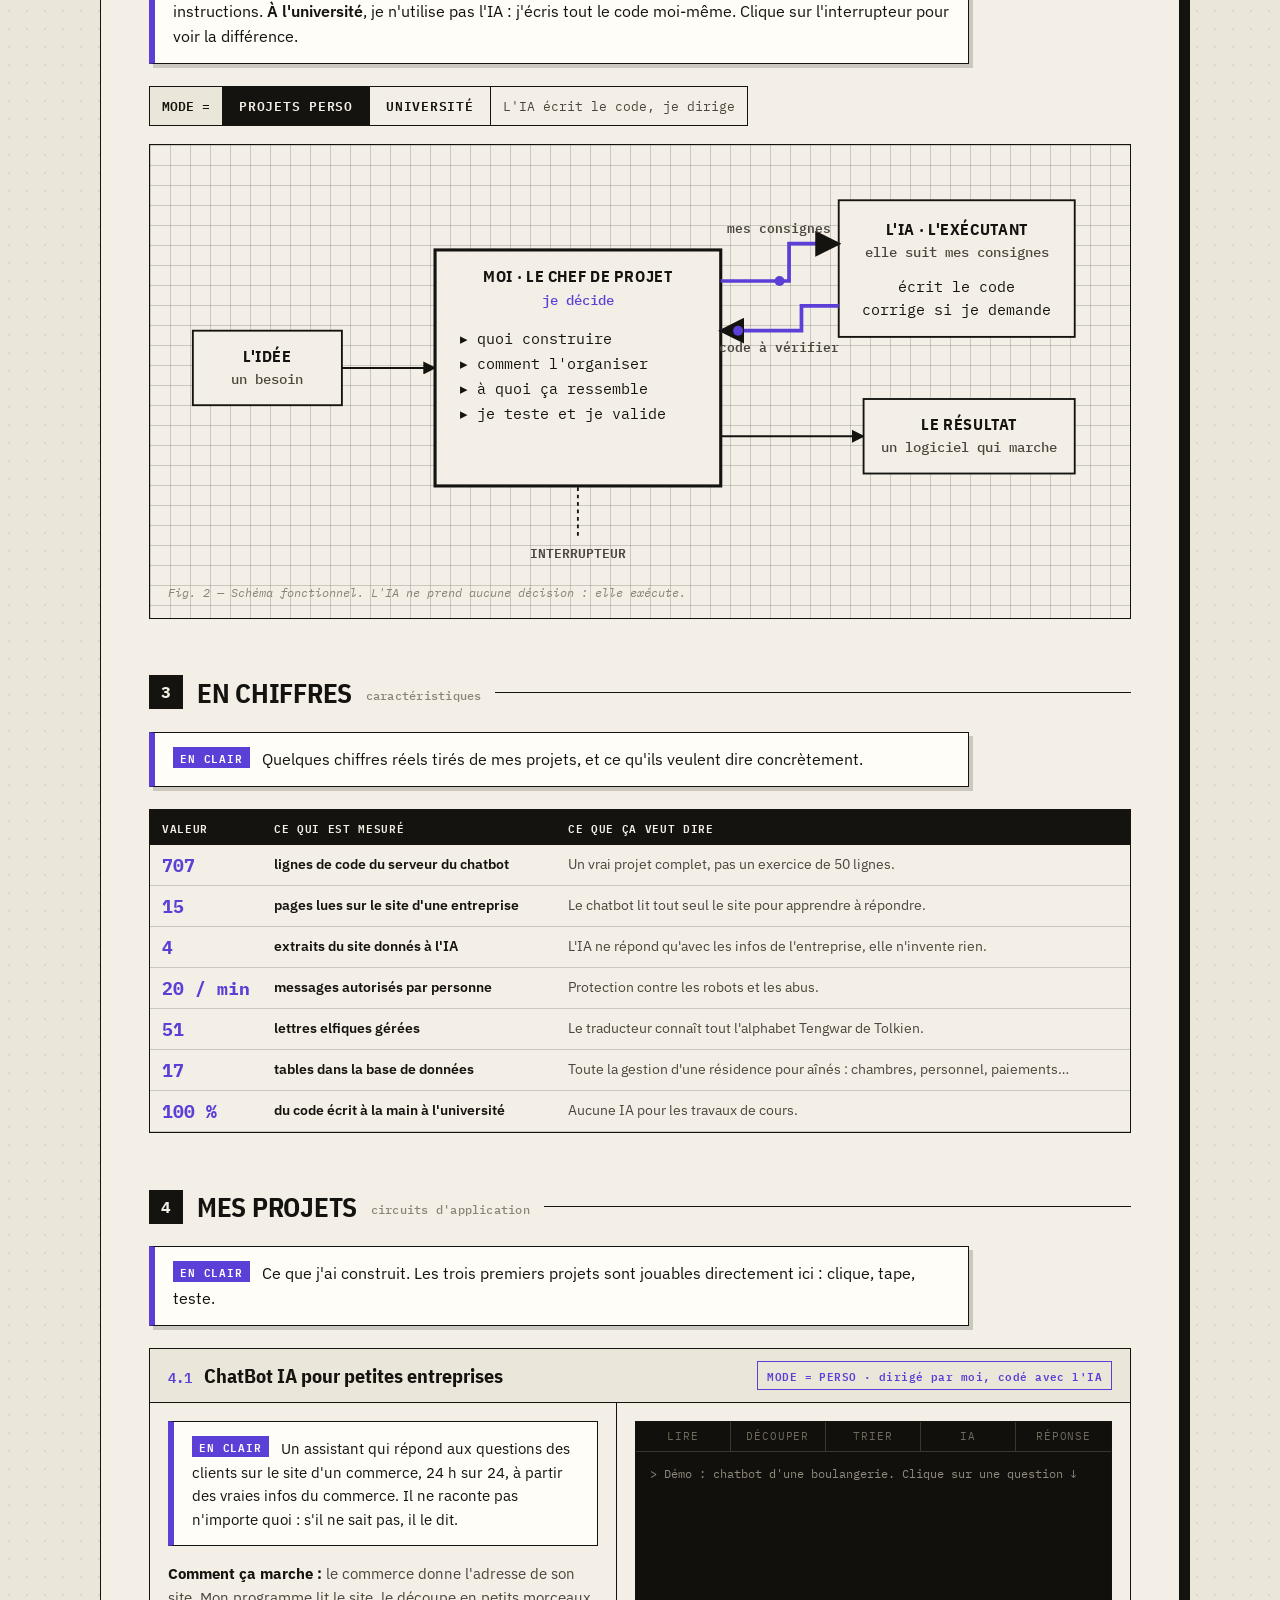
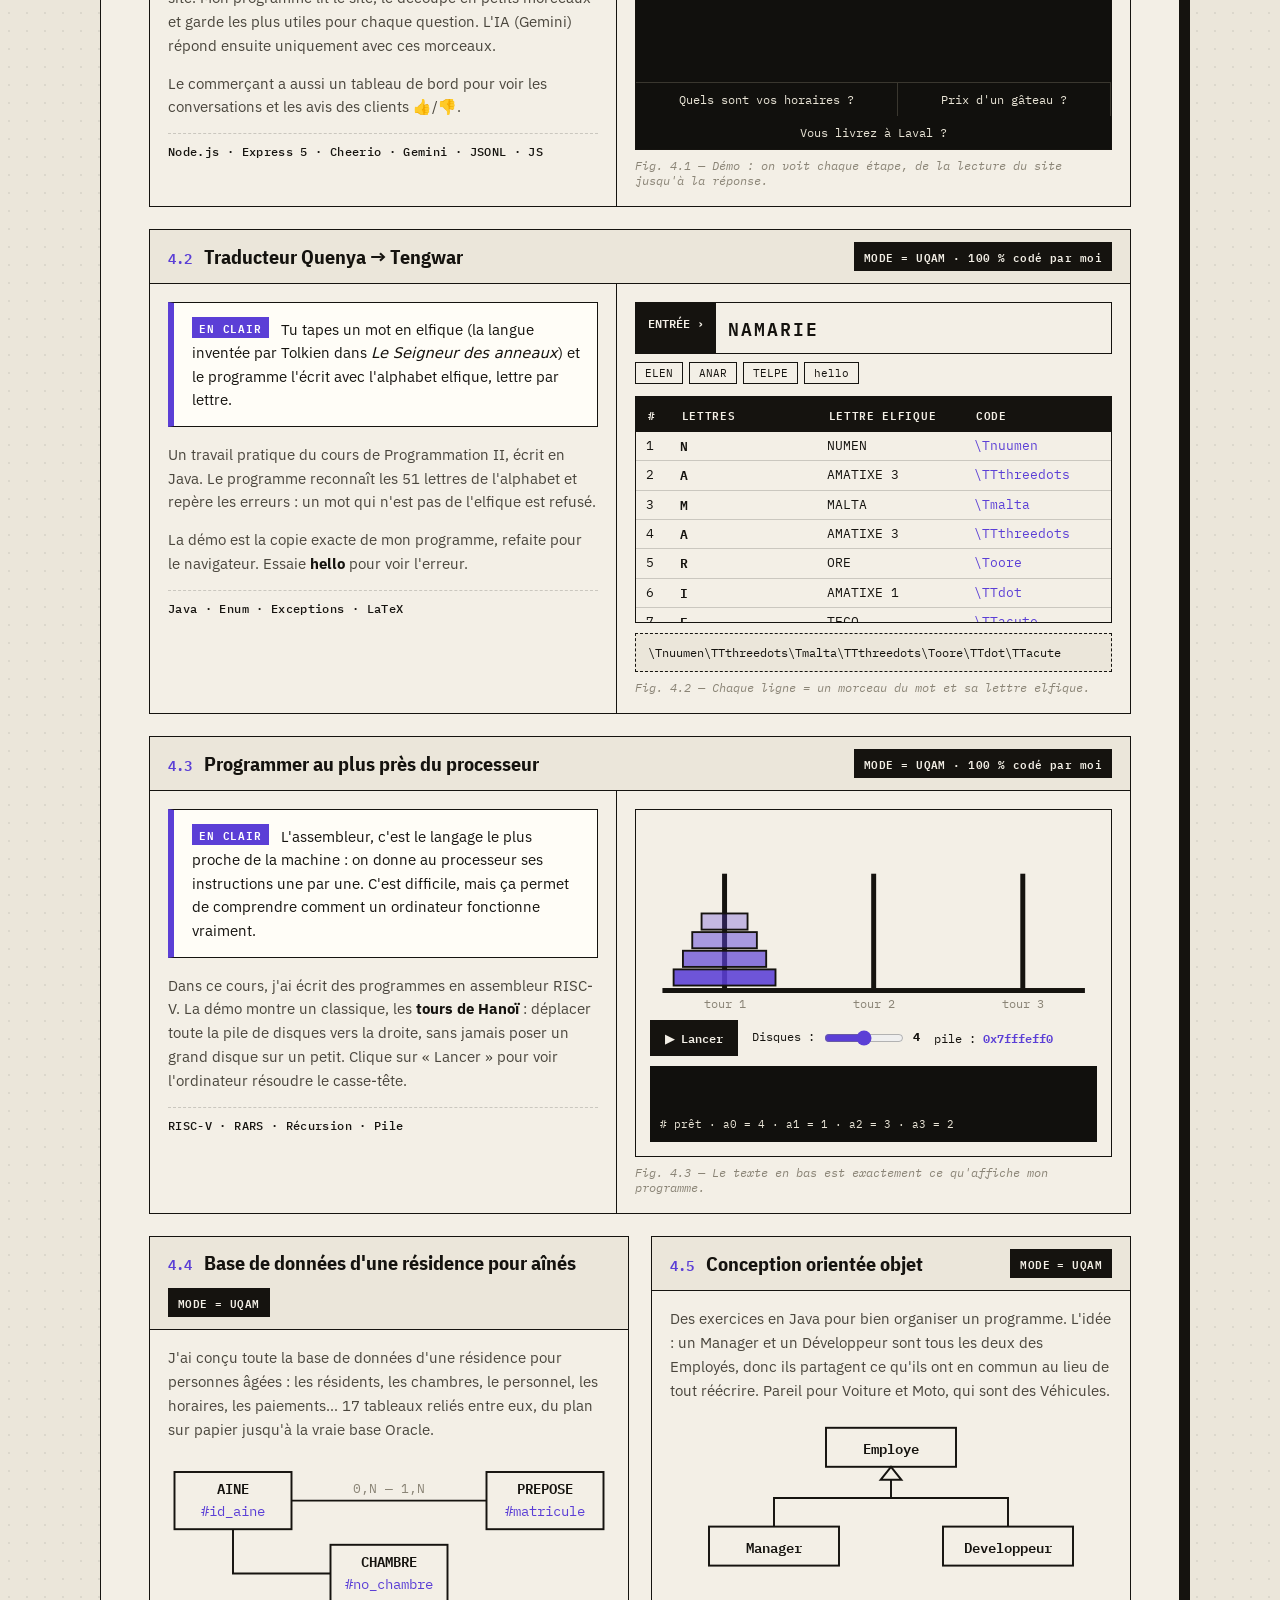
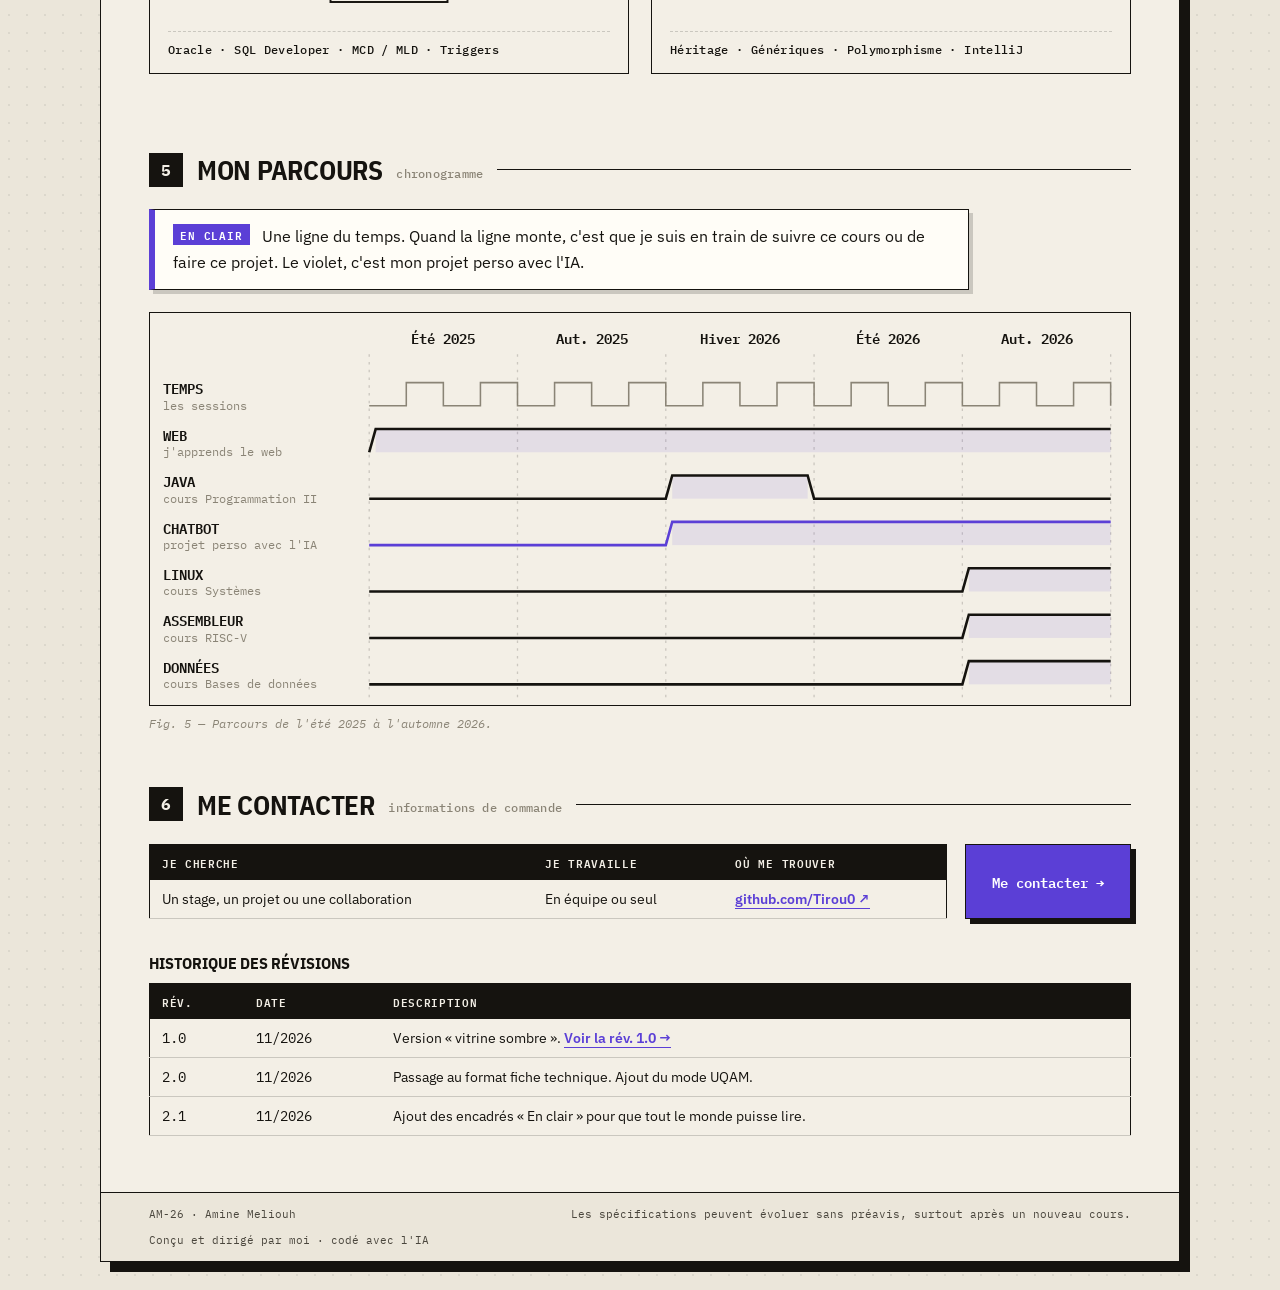
==== commit 00fc891a: "v2.1 : encadrés « En clair » et textes accessibles à tous Co-Authored-By: Claude Opus 5.5 <noreply@a" ====
--- a/v2/index.html
+++ b/v2/index.html
@@ -18,10 +18,10 @@
     <header class="doc-head">
       <div class="brand"><span class="chip-ico"></span>AM-26</div>
       <div class="doc-meta">
-        <span>FICHE TECHNIQUE</span><span>Rév. 2.0</span><span>Novembre 2026</span>
+        <span>FICHE TECHNIQUE</span><span>Rév. 2.1</span><span>Novembre 2026</span>
       </div>
       <nav class="doc-nav">
-        <a href="#s1">1 Brochage</a><a href="#s2">2 Schéma</a><a href="#s3">3 Caract.</a><a href="#s4">4 Applications</a><a href="#s5">5 Chrono.</a><a href="#s6">6 Commande</a>
+        <a href="#s1">1 Compétences</a><a href="#s2">2 Méthode</a><a href="#s3">3 En chiffres</a><a href="#s4">4 Projets</a><a href="#s5">5 Parcours</a><a href="#s6">6 Contact</a>
       </nav>
     </header>
 
@@ -30,19 +30,23 @@
       <div class="title-left">
         <p class="part-no">Réf. AM-26-UQAM · Boîtier DIP-20</p>
         <h1>AMINE<br>MELIOUH</h1>
-        <p class="subtitle">Unité de développement full-stack<br>à pilotage IA, avec fondamentaux bas niveau</p>
+        <p class="subtitle">Étudiant en informatique à l'UQAM.<br>Je crée des sites, des applications et des outils d'IA.</p>
+        <div class="plain intro">
+          <b>Comment lire cette page</b>
+          Ce site est présenté comme la fiche technique d'une puce électronique, le document qui décrit ce qu'un composant sait faire. Ici, le composant, c'est moi. Pas besoin de s'y connaître : chaque section a un encadré <span class="tag">EN CLAIR</span> qui explique tout simplement.
+        </div>
         <div class="status-line"><span class="led"></span>STATUT : <b>EN PRODUCTION</b> · disponible pour stages et projets</div>
       </div>
       <div class="title-right">
         <div class="box">
           <h2 class="box-title">Caractéristiques principales</h2>
           <ul class="features">
-            <li>Pile complète : du registre <b>RISC-V</b> jusqu'à l'API <b>LLM</b></li>
-            <li>Architecture pilotée par l'humain, code généré par l'IA</li>
-            <li>Mode <b>UQAM</b> : code 100 % manuel, sans assistance</li>
-            <li>Back-end Node.js / Express avec limitation de débit intégrée</li>
-            <li>Modélisation de données MCD → MLD → Oracle</li>
-            <li>Traduction Quenya → Tengwar intégrée (si, vraiment)</li>
+            <li>Je comprends l'informatique <b>de bout en bout</b>, du processeur jusqu'à l'IA</li>
+            <li>Sur mes projets perso, <b>je décide de tout</b> et l'IA écrit le code</li>
+            <li>À l'université, <b>j'écris tout le code moi-même</b></li>
+            <li>Je crée des serveurs web sécurisés</li>
+            <li>Je conçois des bases de données</li>
+            <li>Je sais même traduire l'elfique de Tolkien (si, vraiment)</li>
           </ul>
         </div>
         <div class="box">
@@ -59,7 +63,8 @@
 
     <!-- ===== 1. Brochage ===== -->
     <section id="s1" class="sec">
-      <div class="sec-head"><span class="sec-no">1</span><h2>Configuration des broches</h2><span class="sec-rule"></span></div>
+      <div class="sec-head"><span class="sec-no">1</span><h2>Mes compétences <small>brochage</small></h2><span class="sec-rule"></span></div>
+      <div class="plain"><span class="tag">EN CLAIR</span> Une puce électronique se branche avec des « pattes ». Ici, chaque patte est une compétence. Passe la souris (ou touche du doigt) sur une patte pour voir ce que je sais faire.</div>
       <div class="pinout">
         <figure class="fig">
           <svg id="chip" viewBox="0 0 560 440" role="img" aria-label="Schéma de brochage : chaque broche est une compétence"></svg>
@@ -67,7 +72,7 @@
         </figure>
         <div class="pin-info">
           <table class="tbl" id="pinTable">
-            <thead><tr><th>Broche</th><th>Nom</th><th>Type</th><th>Description</th></tr></thead>
+            <thead><tr><th>Patte</th><th>Nom</th><th>Ce que je sais faire</th></tr></thead>
             <tbody></tbody>
           </table>
         </div>
@@ -76,14 +81,14 @@
 
     <!-- ===== 2. Schéma fonctionnel ===== -->
     <section id="s2" class="sec">
-      <div class="sec-head"><span class="sec-no">2</span><h2>Schéma fonctionnel</h2><span class="sec-rule"></span></div>
-      <p class="prose">Le composant fonctionne selon deux modes, choisis par la broche <code>MODE</code>. En mode <b>PERSO</b>, l'unité de contrôle (moi) prend toutes les décisions : besoin, architecture, design, priorités, validation. Elle envoie ses consignes à une unité d'exécution externe (l'IA), qui écrit le code. En mode <b>UQAM</b>, l'unité d'exécution est déconnectée : tout le code est écrit à la main.</p>
+      <div class="sec-head"><span class="sec-no">2</span><h2>Ma méthode <small>schéma fonctionnel</small></h2><span class="sec-rule"></span></div>
+      <div class="plain"><span class="tag">EN CLAIR</span> Je travaille de deux façons. <b>Sur mes projets perso</b>, je suis le chef de projet : je décide quoi construire, comment, à quoi ça ressemble, et je vérifie le résultat. L'IA, elle, écrit le code selon mes instructions. <b>À l'université</b>, je n'utilise pas l'IA : j'écris tout le code moi-même. Clique sur l'interrupteur pour voir la différence.</div>
 
       <div class="mode-switch" role="group" aria-label="Choisir le mode">
         <span class="sw-label">MODE =</span>
-        <button class="sw on" data-mode="perso" aria-pressed="true">PERSO</button>
-        <button class="sw" data-mode="uqam" aria-pressed="false">UQAM</button>
-        <span class="sw-state" id="swState">0 · IA connectée</span>
+        <button class="sw on" data-mode="perso" aria-pressed="true">PROJETS PERSO</button>
+        <button class="sw" data-mode="uqam" aria-pressed="false">UNIVERSITÉ</button>
+        <span class="sw-state" id="swState">L'IA écrit le code, je dirige</span>
       </div>
 
       <figure class="fig block-fig" id="blockFig">
@@ -96,49 +101,49 @@
           <!-- Entrée -->
           <g class="blk">
             <rect x="20" y="135" width="120" height="60"/>
-            <text x="80" y="160" class="b-t">ENTRÉE</text>
-            <text x="80" y="178" class="b-s">besoin · idée</text>
+            <text x="80" y="160" class="b-t">L'IDÉE</text>
+            <text x="80" y="178" class="b-s">un besoin</text>
           </g>
           <path class="wire" d="M140 165 H215" marker-end="url(#arr)"/>
 
           <!-- Contrôle -->
           <g class="blk ctrl">
             <rect x="215" y="70" width="230" height="190"/>
-            <text x="330" y="96" class="b-t">UNITÉ DE CONTRÔLE</text>
-            <text x="330" y="114" class="b-s accent">« AMINE »</text>
-            <text x="235" y="146" class="b-l">▸ besoin et produit</text>
-            <text x="235" y="166" class="b-l">▸ architecture</text>
-            <text x="235" y="186" class="b-l">▸ design et UX</text>
-            <text x="235" y="206" class="b-l">▸ tests et validation</text>
-            <text x="235" y="236" class="b-l only-uqam accent">▸ écriture du code (100 %)</text>
+            <text x="330" y="96" class="b-t">MOI · LE CHEF DE PROJET</text>
+            <text x="330" y="114" class="b-s accent">je décide</text>
+            <text x="235" y="146" class="b-l">▸ quoi construire</text>
+            <text x="235" y="166" class="b-l">▸ comment l'organiser</text>
+            <text x="235" y="186" class="b-l">▸ à quoi ça ressemble</text>
+            <text x="235" y="206" class="b-l">▸ je teste et je valide</text>
+            <text x="235" y="236" class="b-l only-uqam accent">▸ j'écris tout le code</text>
           </g>
 
           <!-- IA -->
           <g class="blk ai">
             <rect x="540" y="30" width="190" height="110"/>
             <rect x="540" y="30" width="190" height="110" class="hatch" fill="url(#hatch)"/>
-            <text x="635" y="58" class="b-t">UNITÉ D'EXÉCUTION</text>
-            <text x="635" y="76" class="b-s">« IA »</text>
-            <text x="635" y="104" class="b-l c">écriture du code</text>
-            <text x="635" y="122" class="b-l c">itérations</text>
+            <text x="635" y="58" class="b-t">L'IA · L'EXÉCUTANT</text>
+            <text x="635" y="76" class="b-s">elle suit mes consignes</text>
+            <text x="635" y="104" class="b-l c">écrit le code</text>
+            <text x="635" y="122" class="b-l c">corrige si je demande</text>
             <text x="635" y="92" class="b-off">HORS CIRCUIT</text>
           </g>
           <path class="wire bus ai-wire" id="busOut" d="M445 95 H500 V65 H540" marker-end="url(#arr)"/>
-          <text x="492" y="56" class="w-l ai-wire">consignes</text>
+          <text x="492" y="56" class="w-l ai-wire">mes consignes</text>
           <path class="wire bus ai-wire" id="busIn" d="M540 115 H510 V135 H445" marker-end="url(#arr)"/>
-          <text x="492" y="152" class="w-l ai-wire">code → revue</text>
+          <text x="492" y="152" class="w-l ai-wire">code à vérifier</text>
 
           <!-- Sortie -->
           <path class="wire" d="M445 220 H560" marker-end="url(#arr)"/>
           <g class="blk">
             <rect x="560" y="190" width="170" height="60"/>
-            <text x="645" y="215" class="b-t">SORTIE</text>
-            <text x="645" y="233" class="b-s">logiciel livré</text>
+            <text x="645" y="215" class="b-t">LE RÉSULTAT</text>
+            <text x="645" y="233" class="b-s">un logiciel qui marche</text>
           </g>
 
           <!-- Broche MODE -->
           <path class="wire thin" d="M330 300 V260"/>
-          <text x="330" y="318" class="w-l">MODE</text>
+          <text x="330" y="318" class="w-l">INTERRUPTEUR</text>
 
           <!-- Signaux animés -->
           <circle r="4" class="sig ai-wire"><animateMotion dur="2.2s" repeatCount="indefinite"><mpath href="#busOut"/></animateMotion></circle>
@@ -150,23 +155,19 @@
 
     <!-- ===== 3. Caractéristiques ===== -->
     <section id="s3" class="sec">
-      <div class="sec-head"><span class="sec-no">3</span><h2>Caractéristiques</h2><span class="sec-rule"></span></div>
-      <p class="prose small">Valeurs mesurées sur les projets réels. T<sub>a</sub> = 22 °C, café nominal.</p>
+      <div class="sec-head"><span class="sec-no">3</span><h2>En chiffres <small>caractéristiques</small></h2><span class="sec-rule"></span></div>
+      <div class="plain"><span class="tag">EN CLAIR</span> Quelques chiffres réels tirés de mes projets, et ce qu'ils veulent dire concrètement.</div>
       <div class="tbl-wrap">
         <table class="tbl spec">
-          <thead><tr><th>Paramètre</th><th>Symbole</th><th>Conditions</th><th>Min</th><th>Typ</th><th>Max</th><th>Unité</th></tr></thead>
+          <thead><tr><th>Valeur</th><th>Ce qui est mesuré</th><th>Ce que ça veut dire</th></tr></thead>
           <tbody>
-            <tr><td>Taille du serveur chatbot</td><td>L<sub>srv</sub></td><td>server.js</td><td>—</td><td>707</td><td>—</td><td>lignes</td></tr>
-            <tr><td>Pages explorées par crawl</td><td>N<sub>pages</sub></td><td>par entreprise</td><td>1</td><td>—</td><td>15</td><td>pages</td></tr>
-            <tr><td>Taille d'un chunk</td><td>C<sub>len</sub></td><td>découpage du texte</td><td>—</td><td>—</td><td>900</td><td>car.</td></tr>
-            <tr><td>Extraits envoyés au LLM</td><td>k</td><td>score &gt; 0</td><td>0</td><td>—</td><td>4</td><td>extraits</td></tr>
-            <tr><td>Température du modèle</td><td>T<sub>LLM</sub></td><td>Gemini 2.5 Flash</td><td>—</td><td>0.2</td><td>—</td><td>—</td></tr>
-            <tr><td>Débit accepté sur /chat</td><td>R<sub>chat</sub></td><td>fenêtre 60 s</td><td>—</td><td>—</td><td>20</td><td>req/min</td></tr>
-            <tr><td>Longueur d'un message</td><td>M<sub>len</sub></td><td>entrée utilisateur</td><td>1</td><td>—</td><td>500</td><td>car.</td></tr>
-            <tr><td>Glyphes Tengwar gérés</td><td>G</td><td>enum TengwarScript</td><td>—</td><td>51</td><td>—</td><td>glyphes</td></tr>
-            <tr><td>Fenêtre de recherche gloutonne</td><td>W</td><td>3 → 2 → 1</td><td>1</td><td>—</td><td>3</td><td>car.</td></tr>
-            <tr><td>Tables du schéma Oracle</td><td>N<sub>tab</sub></td><td>résidence pour aînés</td><td>—</td><td>17</td><td>—</td><td>tables</td></tr>
-            <tr><td>Code écrit à la main</td><td>η<sub>UQAM</sub></td><td>MODE = UQAM</td><td>100</td><td>100</td><td>100</td><td>%</td></tr>
+            <tr><td>707</td><td>lignes de code du serveur du chatbot</td><td>Un vrai projet complet, pas un exercice de 50 lignes.</td></tr>
+            <tr><td>15</td><td>pages lues sur le site d'une entreprise</td><td>Le chatbot lit tout seul le site pour apprendre à répondre.</td></tr>
+            <tr><td>4</td><td>extraits du site donnés à l'IA</td><td>L'IA ne répond qu'avec les infos de l'entreprise, elle n'invente rien.</td></tr>
+            <tr><td>20 / min</td><td>messages autorisés par personne</td><td>Protection contre les robots et les abus.</td></tr>
+            <tr><td>51</td><td>lettres elfiques gérées</td><td>Le traducteur connaît tout l'alphabet Tengwar de Tolkien.</td></tr>
+            <tr><td>17</td><td>tables dans la base de données</td><td>Toute la gestion d'une résidence pour aînés : chambres, personnel, paiements…</td></tr>
+            <tr><td>100 %</td><td>du code écrit à la main à l'université</td><td>Aucune IA pour les travaux de cours.</td></tr>
           </tbody>
         </table>
       </div>
@@ -174,7 +175,8 @@
 
     <!-- ===== 4. Circuits d'application ===== -->
     <section id="s4" class="sec">
-      <div class="sec-head"><span class="sec-no">4</span><h2>Circuits d'application</h2><span class="sec-rule"></span></div>
+      <div class="sec-head"><span class="sec-no">4</span><h2>Mes projets <small>circuits d'application</small></h2><span class="sec-rule"></span></div>
+      <div class="plain"><span class="tag">EN CLAIR</span> Ce que j'ai construit. Les trois premiers projets sont jouables directement ici : clique, tape, teste.</div>
 
       <!-- 4.1 Chatbot -->
       <article class="app">
@@ -184,21 +186,22 @@
         </div>
         <div class="app-grid">
           <div class="app-text">
-            <p>Plateforme multi-entreprises. Chaque entreprise donne l'URL de son site. Le serveur l'explore avec Cheerio, découpe le texte en extraits, garde les plus pertinents et les envoie à Gemini. Le modèle ne répond <b>qu'à partir de ce contexte</b>, et les infos « officielles » de l'entreprise passent avant le site.</p>
-            <p>Il comprend aussi un tableau de bord admin (re-scan, conversations, feedback 👍/👎), une limitation de débit, une validation des identifiants et un cache des réponses.</p>
+            <div class="plain"><span class="tag">EN CLAIR</span> Un assistant qui répond aux questions des clients sur le site d'un commerce, 24 h sur 24, à partir des vraies infos du commerce. Il ne raconte pas n'importe quoi : s'il ne sait pas, il le dit.</div>
+            <p><b>Comment ça marche :</b> le commerce donne l'adresse de son site. Mon programme lit le site, le découpe en petits morceaux et garde les plus utiles pour chaque question. L'IA (Gemini) répond ensuite uniquement avec ces morceaux.</p>
+            <p>Le commerçant a aussi un tableau de bord pour voir les conversations et les avis des clients 👍/👎.</p>
             <p class="stack">Node.js · Express 5 · Cheerio · Gemini · JSONL · JS</p>
           </div>
           <figure class="fig demo">
             <div class="scope">
-              <div class="scope-steps" id="steps"><span>CRAWL</span><span>CHUNK</span><span>SCORE</span><span>LLM</span><span>OUT</span></div>
-              <div class="scope-log" id="chatLog"><div class="ln sys">&gt; boulangerie-demo connectée. Pose une question.</div></div>
+              <div class="scope-steps" id="steps"><span>LIRE</span><span>DÉCOUPER</span><span>TRIER</span><span>IA</span><span>RÉPONSE</span></div>
+              <div class="scope-log" id="chatLog"><div class="ln sys">&gt; Démo : chatbot d'une boulangerie. Clique sur une question ↓</div></div>
               <div class="scope-btns" id="chatBtns">
                 <button data-q="0">Quels sont vos horaires ?</button>
                 <button data-q="1">Prix d'un gâteau ?</button>
                 <button data-q="2">Vous livrez à Laval ?</button>
               </div>
             </div>
-            <figcaption>Fig. 4.1 — Réponse du système à une requête (simulation du vrai pipeline).</figcaption>
+            <figcaption>Fig. 4.1 — Démo : on voit chaque étape, de la lecture du site jusqu'à la réponse.</figcaption>
           </figure>
         </div>
       </article>
@@ -211,18 +214,19 @@
         </div>
         <div class="app-grid">
           <div class="app-text">
-            <p>TP de Programmation II en Java. Le programme translittère la langue elfique de Tolkien en commandes LaTeX Tengwar. Il repose sur un <code>enum</code> de 51 glyphes, une recherche gloutonne sur 3, puis 2, puis 1 caractère, l'ajout de TELCO ou ARA devant une voyelle initiale, et une exception <code>PasDuQuenyaException</code>.</p>
-            <p>La démo ci-contre est un port JavaScript fidèle de mon code Java.</p>
+            <div class="plain"><span class="tag">EN CLAIR</span> Tu tapes un mot en elfique (la langue inventée par Tolkien dans <i>Le Seigneur des anneaux</i>) et le programme l'écrit avec l'alphabet elfique, lettre par lettre.</div>
+            <p>Un travail pratique du cours de Programmation II, écrit en Java. Le programme reconnaît les 51 lettres de l'alphabet et repère les erreurs : un mot qui n'est pas de l'elfique est refusé.</p>
+            <p>La démo est la copie exacte de mon programme, refaite pour le navigateur. Essaie <b>hello</b> pour voir l'erreur.</p>
             <p class="stack">Java · Enum · Exceptions · LaTeX</p>
           </div>
           <figure class="fig demo">
             <div class="tw">
               <div class="tw-in"><span>ENTRÉE&nbsp;›</span><input id="quenya" value="NAMARIE" autocomplete="off" spellcheck="false" aria-label="Mot en Quenya"></div>
               <div class="tw-ex"><button>ELEN</button><button>ANAR</button><button>TELPE</button><button>hello</button></div>
-              <table class="tbl tw-tbl"><thead><tr><th>#</th><th>Séquence</th><th>Glyphe</th><th>Commande</th></tr></thead><tbody id="twBody"></tbody></table>
+              <table class="tbl tw-tbl"><thead><tr><th>#</th><th>Lettres</th><th>Lettre elfique</th><th>Code</th></tr></thead><tbody id="twBody"></tbody></table>
               <pre class="tw-out" id="twOut"></pre>
             </div>
-            <figcaption>Fig. 4.2 — Table de vérité de la translittération.</figcaption>
+            <figcaption>Fig. 4.2 — Chaque ligne = un morceau du mot et sa lettre elfique.</figcaption>
           </figure>
         </div>
       </article>
@@ -230,25 +234,26 @@
       <!-- 4.3 Hanoi -->
       <article class="app">
         <div class="app-head">
-          <h3><span>4.3</span> Programmation RISC-V</h3>
+          <h3><span>4.3</span> Programmer au plus près du processeur</h3>
           <span class="badge solid">MODE = UQAM · 100 % codé par moi</span>
         </div>
         <div class="app-grid">
           <div class="app-text">
-            <p>Cours d'organisation des ordinateurs : pile et conventions d'appel, récursion, chaînes, tableaux, bits, virgule flottante, le tout dans RARS. La démo montre la récursion des tours de Hanoï, avec prologue/épilogue et sauvegarde de <code>ra</code> et <code>s0–s3</code> sur la pile.</p>
+            <div class="plain"><span class="tag">EN CLAIR</span> L'assembleur, c'est le langage le plus proche de la machine : on donne au processeur ses instructions une par une. C'est difficile, mais ça permet de comprendre comment un ordinateur fonctionne vraiment.</div>
+            <p>Dans ce cours, j'ai écrit des programmes en assembleur RISC-V. La démo montre un classique, les <b>tours de Hanoï</b> : déplacer toute la pile de disques vers la droite, sans jamais poser un grand disque sur un petit. Clique sur « Lancer » pour voir l'ordinateur résoudre le casse-tête.</p>
             <p class="stack">RISC-V · RARS · Récursion · Pile</p>
           </div>
           <figure class="fig demo">
             <div class="hanoi-wrap">
               <svg id="hanoi" viewBox="0 0 360 150" aria-label="Tours de Hanoï"></svg>
               <div class="hanoi-ctrl">
-                <button id="hanoiRun" class="cmd">▶ jal hanoi</button>
-                <label>a0 = <input type="range" id="hanoiN" min="2" max="6" value="4"> <b id="hanoiNv">4</b></label>
-                <span class="regs">sp = <b id="sp">0x7fffeff0</b></span>
+                <button id="hanoiRun" class="cmd">▶ Lancer</button>
+                <label>Disques : <input type="range" id="hanoiN" min="2" max="6" value="4"> <b id="hanoiNv">4</b></label>
+                <span class="regs" title="Adresse de la pile (registre sp) : elle descend à chaque appel récursif">pile : <b id="sp">0x7fffeff0</b></span>
               </div>
               <pre class="hanoi-log" id="hanoiLog"></pre>
             </div>
-            <figcaption>Fig. 4.3 — Exécution de hanoi(a0, 1, 3, 2). La pile descend de 40 octets par appel.</figcaption>
+            <figcaption>Fig. 4.3 — Le texte en bas est exactement ce qu'affiche mon programme.</figcaption>
           </figure>
         </div>
       </article>
@@ -257,7 +262,7 @@
       <div class="app-pair">
         <article class="app">
           <div class="app-head"><h3><span>4.4</span> Base de données d'une résidence pour aînés</h3><span class="badge solid">MODE = UQAM</span></div>
-          <p>TP de bases de données : MCD, puis MLD, puis normalisation, puis schéma Oracle avec 17 tables, des séquences et des triggers pour générer les identifiants.</p>
+          <p>J'ai conçu toute la base de données d'une résidence pour personnes âgées : les résidents, les chambres, le personnel, les horaires, les paiements… 17 tableaux reliés entre eux, du plan sur papier jusqu'à la vraie base Oracle.</p>
           <svg class="er" viewBox="0 0 340 120" aria-hidden="true">
             <g class="ent"><rect x="5" y="10" width="90" height="44"/><text x="50" y="27">AINE</text><text x="50" y="44" class="k">#id_aine</text></g>
             <g class="ent"><rect x="125" y="66" width="90" height="44"/><text x="170" y="83">CHAMBRE</text><text x="170" y="100" class="k">#no_chambre</text></g>
@@ -268,7 +273,7 @@
         </article>
         <article class="app">
           <div class="app-head"><h3><span>4.5</span> Conception orientée objet</h3><span class="badge solid">MODE = UQAM</span></div>
-          <p>Héritage (Véhicule → Voiture / Moto, Employé → Manager / Développeur), génériques avec <code>Conteneur&lt;T&gt;</code>, objets mathématiques (<code>Force2D</code>, <code>Rectangle</code>).</p>
+          <p>Des exercices en Java pour bien organiser un programme. L'idée : un Manager et un Développeur sont tous les deux des Employés, donc ils partagent ce qu'ils ont en commun au lieu de tout réécrire. Pareil pour Voiture et Moto, qui sont des Véhicules.</p>
           <svg class="uml" viewBox="0 0 340 120" aria-hidden="true">
             <g class="ent"><rect x="120" y="6" width="100" height="30"/><text x="170" y="26">Employe</text></g>
             <g class="ent"><rect x="30" y="82" width="100" height="30"/><text x="80" y="102">Manager</text></g>
@@ -282,8 +287,8 @@
 
     <!-- ===== 5. Chronogramme ===== -->
     <section id="s5" class="sec">
-      <div class="sec-head"><span class="sec-no">5</span><h2>Chronogramme</h2><span class="sec-rule"></span></div>
-      <p class="prose small">Activité des signaux par session. Niveau haut = en cours.</p>
+      <div class="sec-head"><span class="sec-no">5</span><h2>Mon parcours <small>chronogramme</small></h2><span class="sec-rule"></span></div>
+      <div class="plain"><span class="tag">EN CLAIR</span> Une ligne du temps. Quand la ligne monte, c'est que je suis en train de suivre ce cours ou de faire ce projet. Le violet, c'est mon projet perso avec l'IA.</div>
       <figure class="fig">
         <div class="timing-wrap"><svg id="timing" viewBox="0 0 760 300" role="img" aria-label="Chronogramme du parcours"></svg></div>
         <figcaption>Fig. 5 — Parcours de l'été 2025 à l'automne 2026.</figcaption>
@@ -292,18 +297,17 @@
 
     <!-- ===== 6. Informations de commande ===== -->
     <section id="s6" class="sec">
-      <div class="sec-head"><span class="sec-no">6</span><h2>Informations de commande</h2><span class="sec-rule"></span></div>
+      <div class="sec-head"><span class="sec-no">6</span><h2>Me contacter <small>informations de commande</small></h2><span class="sec-rule"></span></div>
       <div class="order">
         <table class="tbl">
-          <thead><tr><th>Référence</th><th>Disponibilité</th><th>Configuration</th><th>Contact</th></tr></thead>
+          <thead><tr><th>Je cherche</th><th>Je travaille</th><th>Où me trouver</th></tr></thead>
           <tbody><tr>
-            <td><b>AM-26-UQAM</b></td>
-            <td>Stages, projets, collaborations</td>
-            <td>Montage en équipe ou en autonomie</td>
+            <td>Un stage, un projet ou une collaboration</td>
+            <td>En équipe ou seul</td>
             <td><a class="link" href="https://github.com/Tirou0" target="_blank" rel="noopener">github.com/Tirou0 ↗</a></td>
           </tr></tbody>
         </table>
-        <a class="order-btn" href="https://github.com/Tirou0" target="_blank" rel="noopener">Commander un échantillon →</a>
+        <a class="order-btn" href="https://github.com/Tirou0" target="_blank" rel="noopener">Me contacter →</a>
       </div>
 
       <h3 class="rev-title">Historique des révisions</h3>
@@ -312,6 +316,7 @@
         <tbody>
           <tr><td>1.0</td><td>11/2026</td><td>Version « vitrine sombre ». <a class="link" href="../index.html">Voir la rév. 1.0 →</a></td></tr>
           <tr><td>2.0</td><td>11/2026</td><td>Passage au format fiche technique. Ajout du mode UQAM.</td></tr>
+          <tr><td>2.1</td><td>11/2026</td><td>Ajout des encadrés « En clair » pour que tout le monde puisse lire.</td></tr>
         </tbody>
       </table>
     </section>
--- a/v2/style.css
+++ b/v2/style.css
@@ -87,11 +87,20 @@
 .tbl th { text-align: left; font: 600 .7rem var(--mono); letter-spacing: .06em; text-transform: uppercase; padding: 8px 12px; background: var(--ink); color: var(--paper); white-space: nowrap; }
 .tbl td { padding: 8px 12px; border-bottom: 1px solid var(--hair); vertical-align: top; }
 .tbl tbody tr:hover td { background: var(--accent-soft); }
-.spec td:nth-child(n+4) { font-family: var(--mono); text-align: right; white-space: nowrap; }
-.spec td:nth-child(5) { font-weight: 600; }
-.spec td:nth-child(2) { font-family: var(--mono); font-style: italic; }
-.spec td:nth-child(3) { color: var(--ink-2); font-size: .82rem; }
-.spec tr:last-child td { color: var(--accent); font-weight: 600; }
+.spec td:first-child { font: 700 1.15rem var(--mono); color: var(--accent); white-space: nowrap; width: 110px; }
+.spec td:nth-child(2) { font-weight: 600; }
+.spec td:nth-child(3) { color: var(--ink-2); }
+
+/* ============ Encadrés « En clair » ============ */
+.plain { position: relative; margin: 0 0 22px; padding: 14px 16px 14px 18px; max-width: 820px;
+  background: #fffdf7; border: 1.5px solid var(--ink); border-left: 6px solid var(--accent);
+  font-size: .98rem; line-height: 1.6; color: var(--ink); box-shadow: 4px 4px 0 var(--hair); }
+.plain b { font-weight: 600; }
+.plain .tag { display: inline-block; margin-right: 8px; padding: 1px 7px; background: var(--accent); color: #fff; font: 600 .66rem var(--mono); letter-spacing: .08em; vertical-align: 2px; }
+.plain.intro { margin: 0 0 22px; font-size: .92rem; }
+.plain.intro > b { display: block; font: 700 .95rem var(--cond); text-transform: uppercase; letter-spacing: .03em; margin-bottom: 4px; }
+.app-text .plain { margin-bottom: 16px; font-size: .92rem; box-shadow: none; }
+.sec-head h2 small { font: 500 .72rem var(--mono); color: var(--ink-3); text-transform: none; letter-spacing: .02em; margin-left: 8px; vertical-align: middle; }
 
 /* ============ 1. Brochage ============ */
 .pinout { display: grid; grid-template-columns: 1.05fr 1fr; gap: 32px; align-items: start; }
@@ -109,7 +118,6 @@
 .pin-info { border: 1.5px solid var(--ink); max-height: 470px; overflow-y: auto; }
 .pin-info .tbl td:first-child { font-family: var(--mono); width: 56px; }
 .pin-info .tbl td:nth-child(2) { font: 600 .8rem var(--mono); white-space: nowrap; }
-.pin-info .tbl td:nth-child(3) { font: .72rem var(--mono); color: var(--ink-3); }
 .pin-info .tbl tr.on td { background: var(--accent); color: var(--paper); }
 
 /* ============ 2. Schéma fonctionnel ============ */
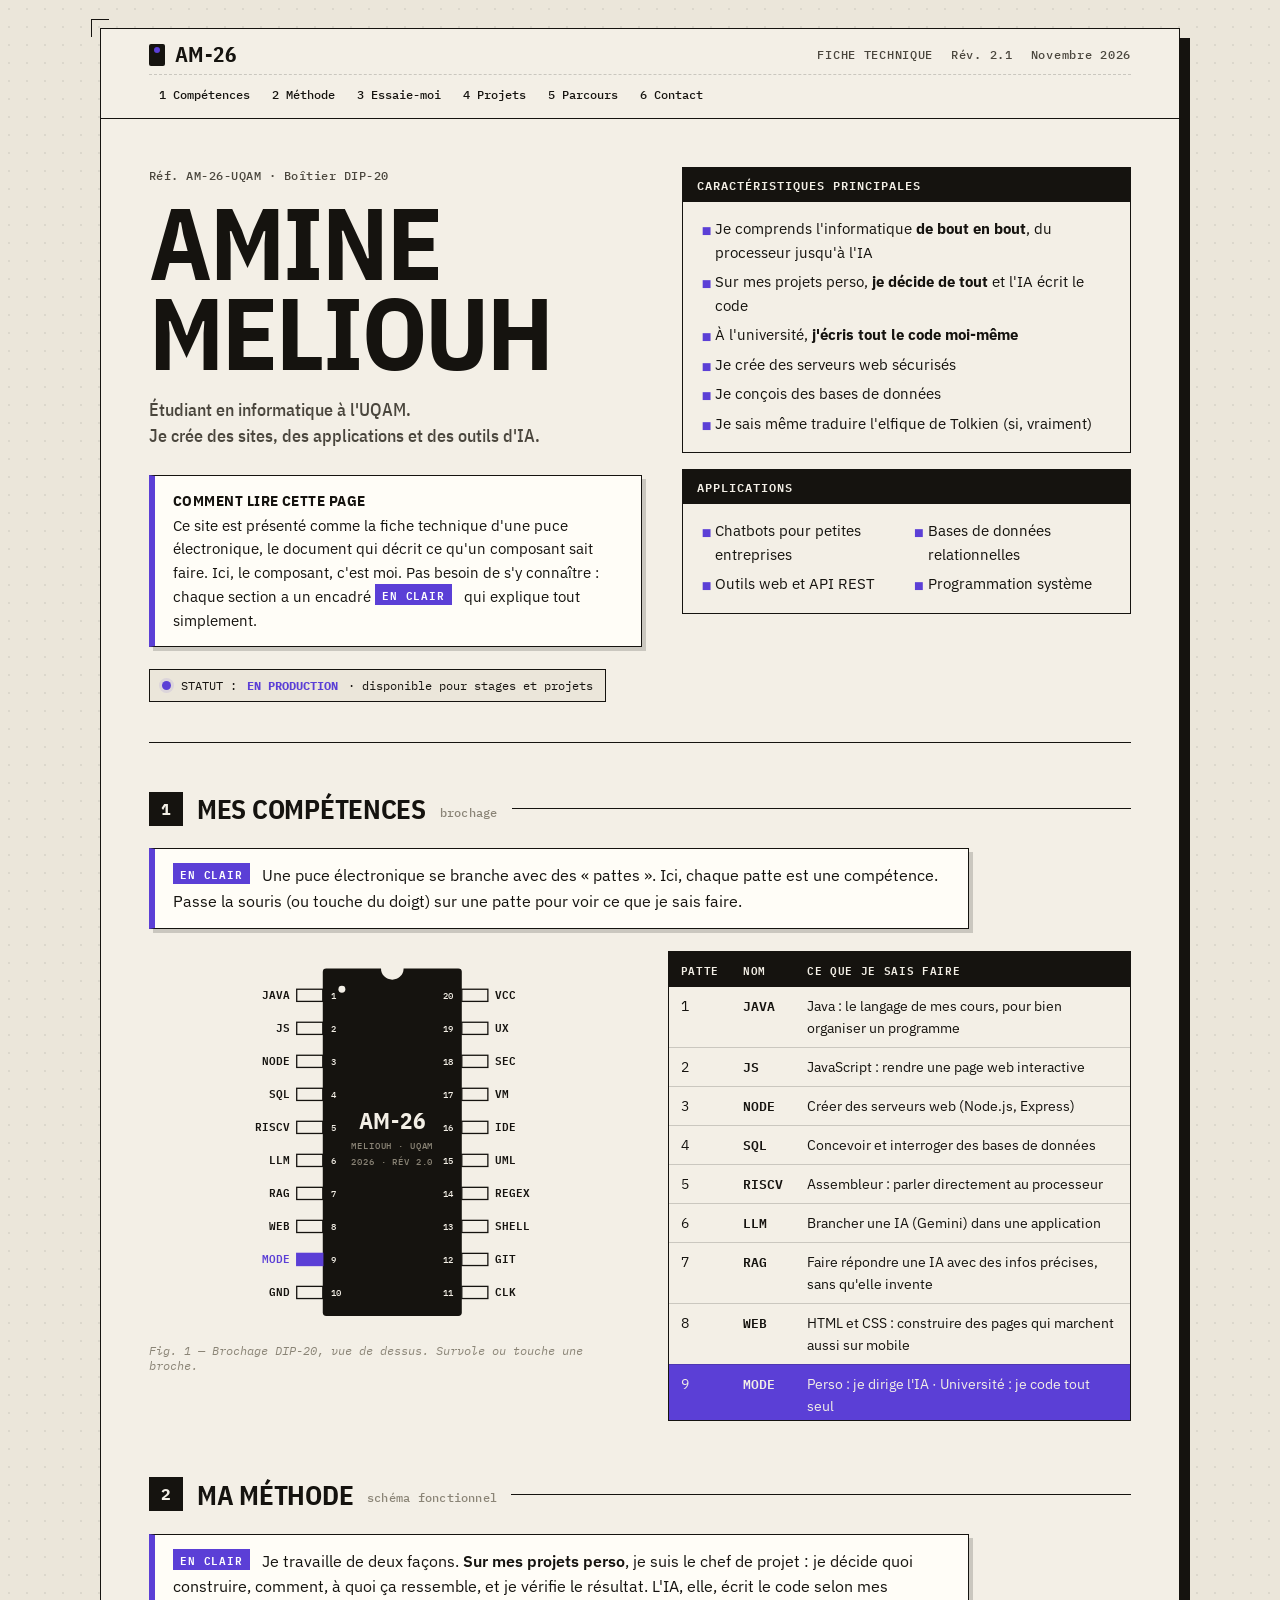
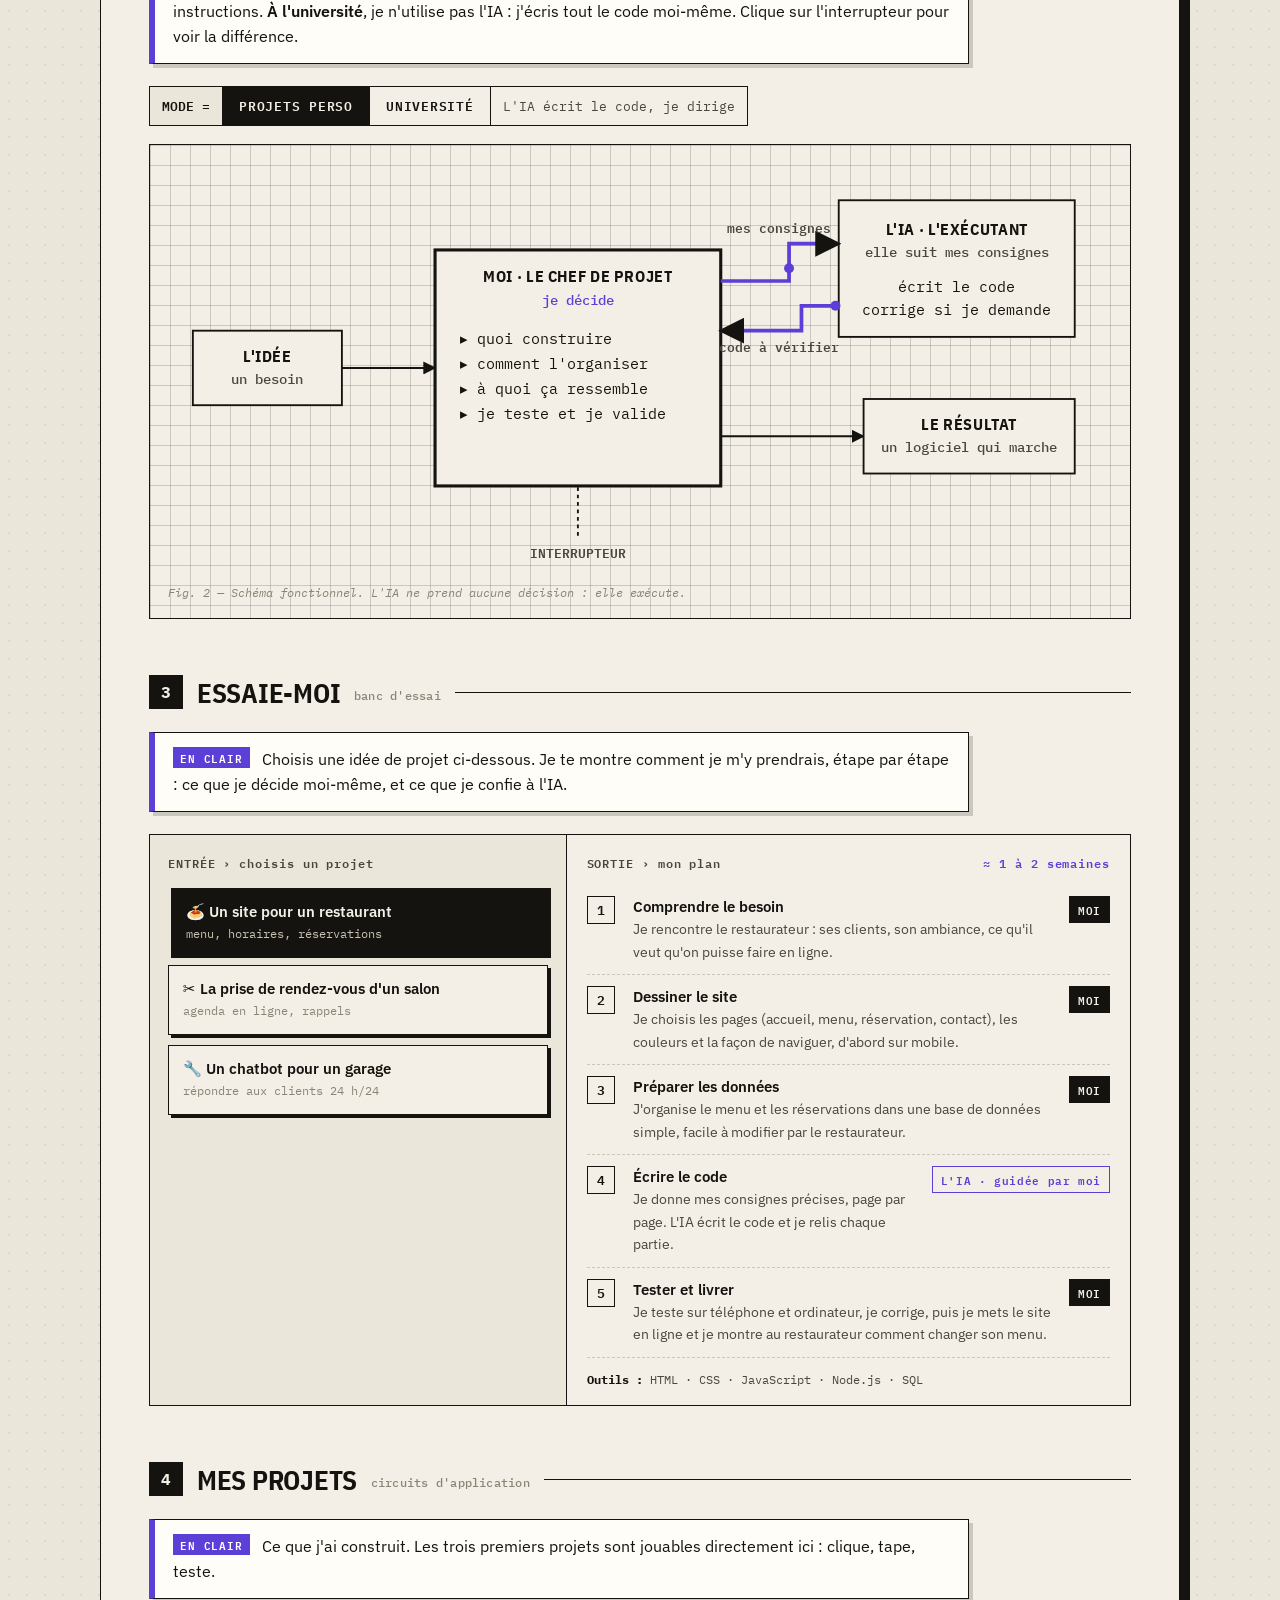
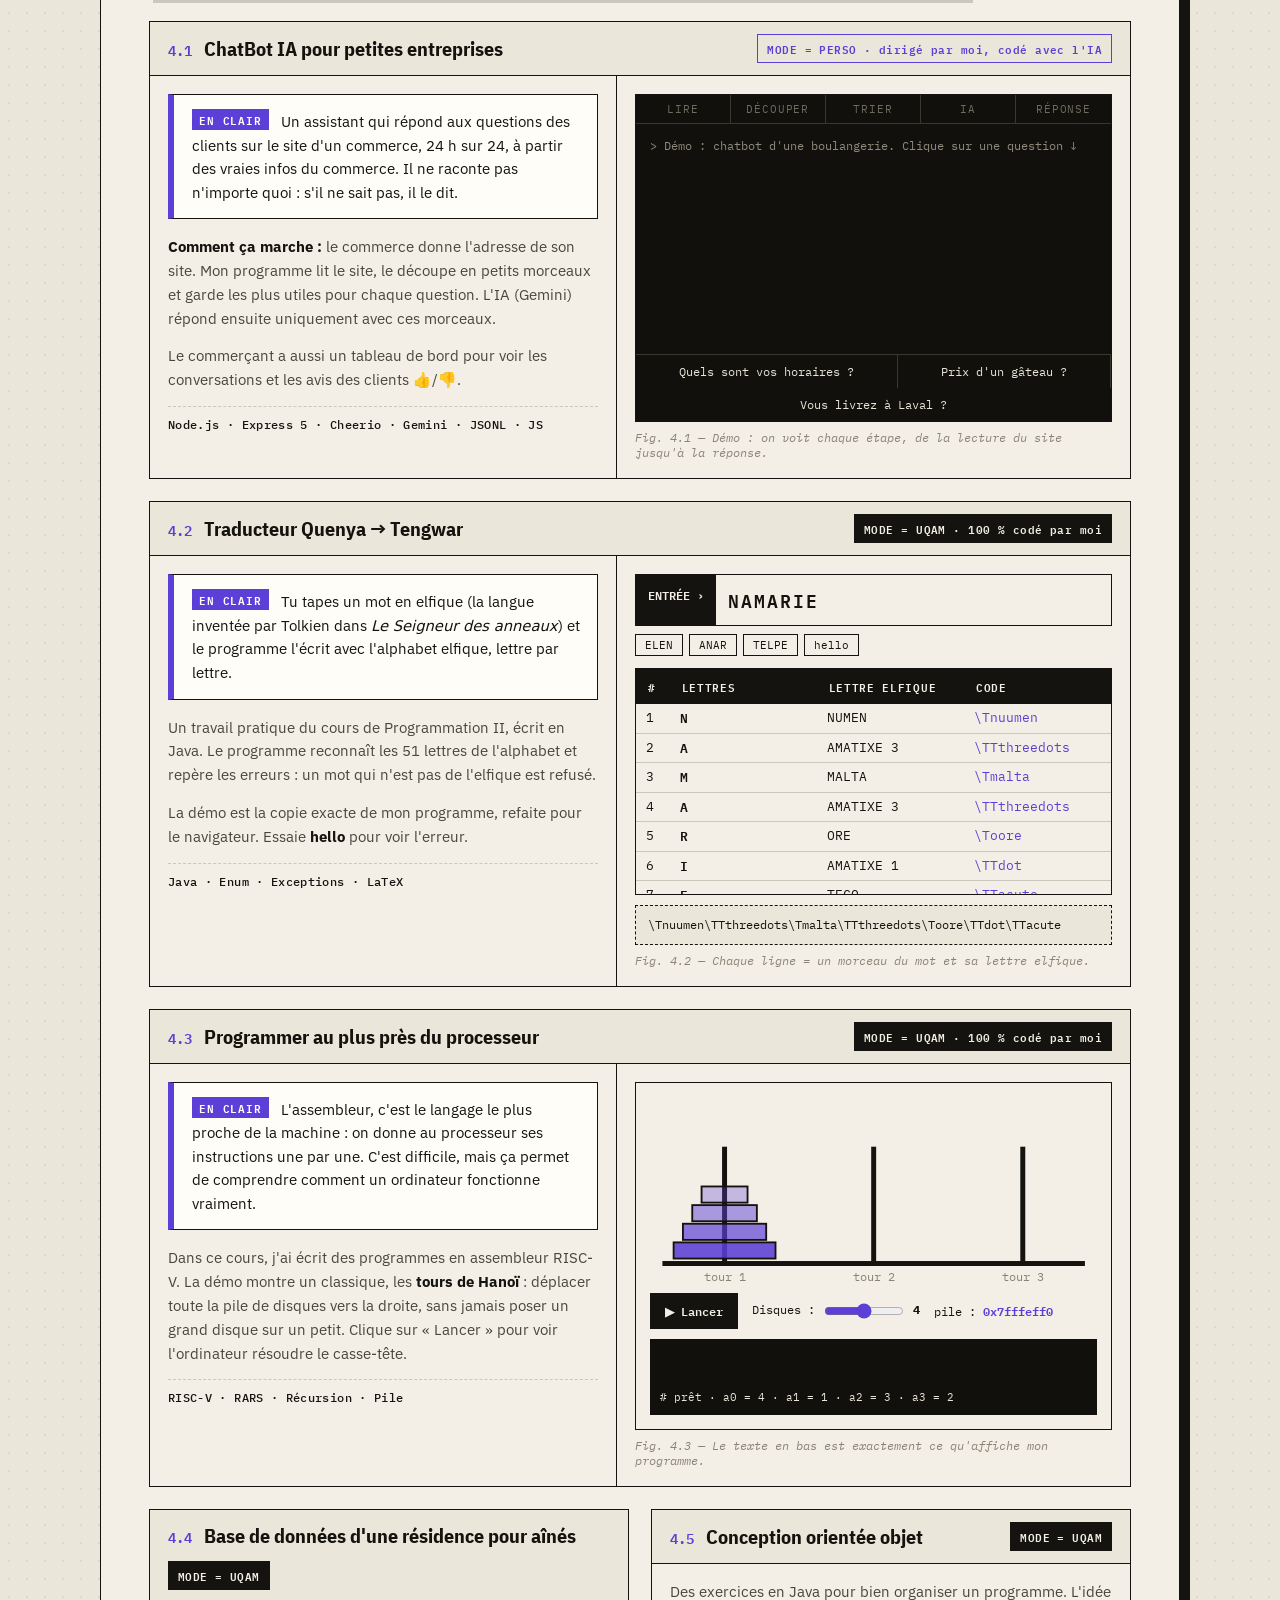
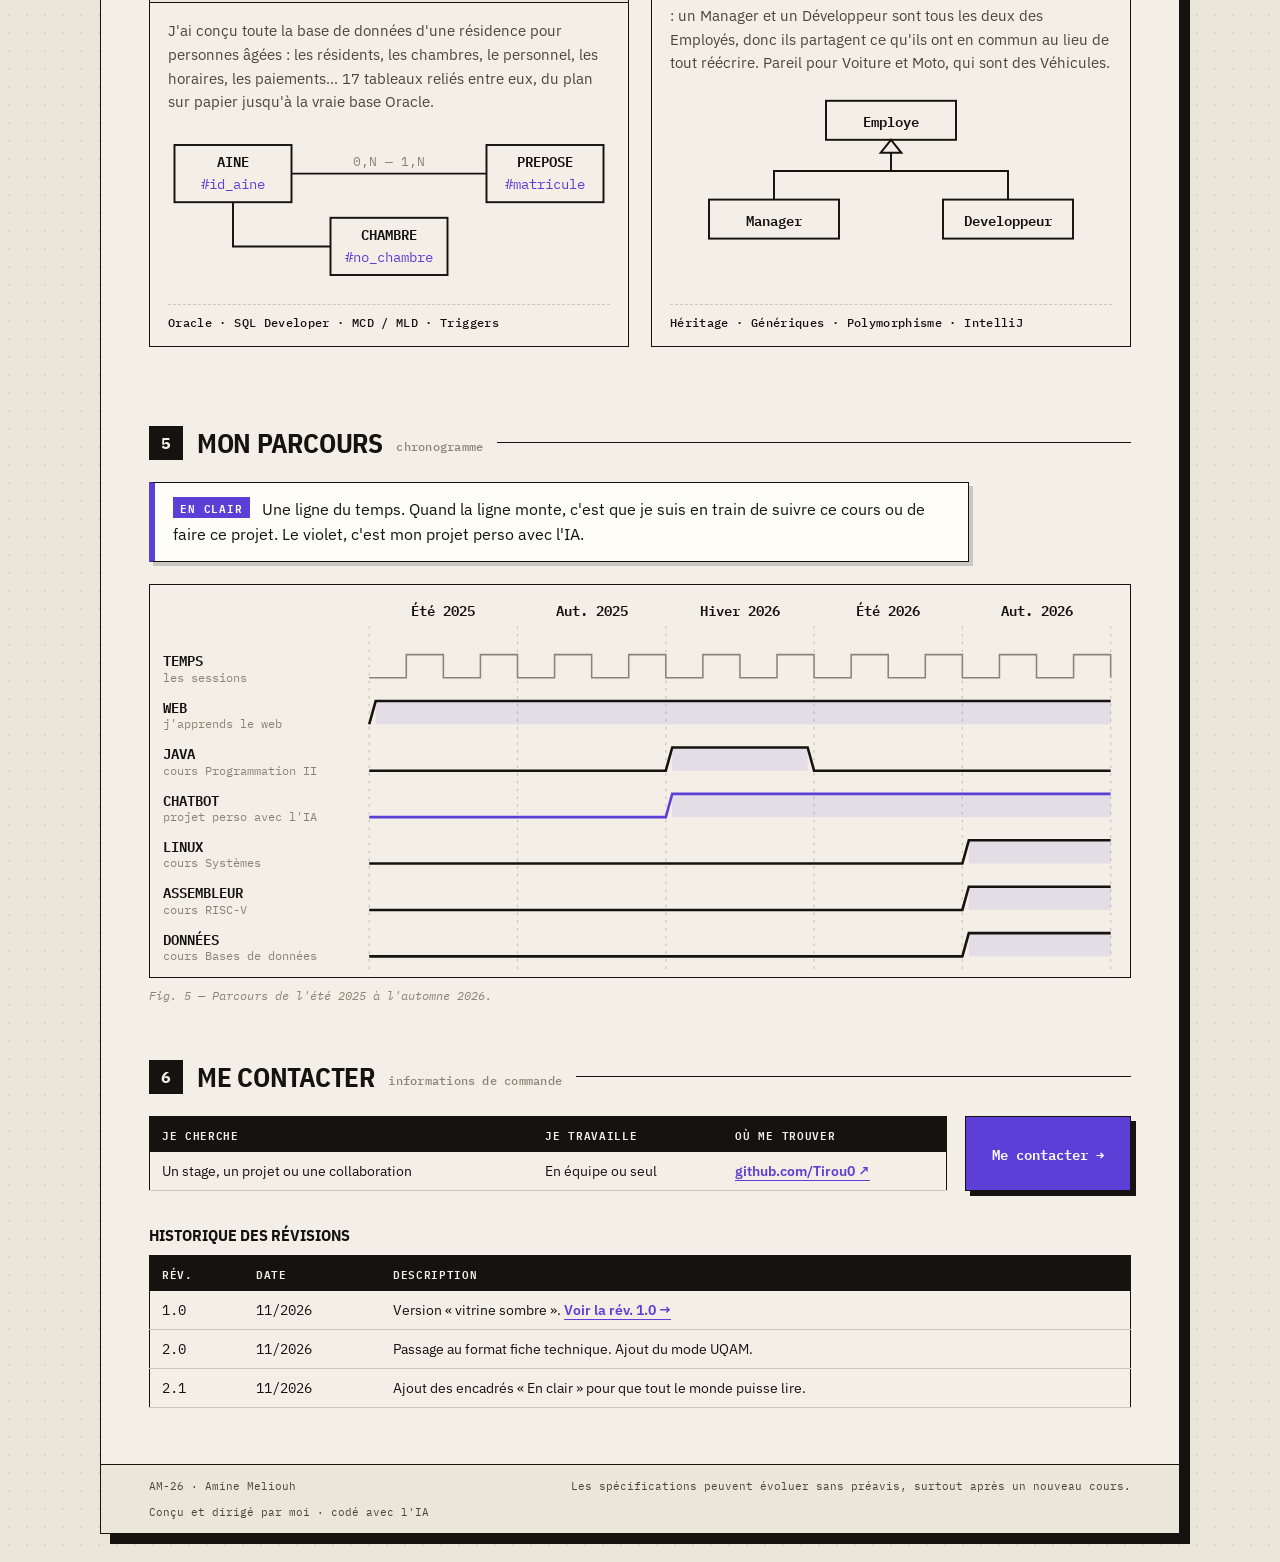
==== commit 714e47a5: "v2 : remplace « En chiffres » par un banc d'essai interactif Co-Authored-By: Claude Opus 5.5 <norepl" ====
--- a/v2/index.html
+++ b/v2/index.html
@@ -21,7 +21,7 @@
         <span>FICHE TECHNIQUE</span><span>Rév. 2.1</span><span>Novembre 2026</span>
       </div>
       <nav class="doc-nav">
-        <a href="#s1">1 Compétences</a><a href="#s2">2 Méthode</a><a href="#s3">3 En chiffres</a><a href="#s4">4 Projets</a><a href="#s5">5 Parcours</a><a href="#s6">6 Contact</a>
+        <a href="#s1">1 Compétences</a><a href="#s2">2 Méthode</a><a href="#s3">3 Essaie-moi</a><a href="#s4">4 Projets</a><a href="#s5">5 Parcours</a><a href="#s6">6 Contact</a>
       </nav>
     </header>
 
@@ -153,23 +153,25 @@
       </figure>
     </section>
 
-    <!-- ===== 3. Caractéristiques ===== -->
+    <!-- ===== 3. Banc d'essai ===== -->
     <section id="s3" class="sec">
-      <div class="sec-head"><span class="sec-no">3</span><h2>En chiffres <small>caractéristiques</small></h2><span class="sec-rule"></span></div>
-      <div class="plain"><span class="tag">EN CLAIR</span> Quelques chiffres réels tirés de mes projets, et ce qu'ils veulent dire concrètement.</div>
-      <div class="tbl-wrap">
-        <table class="tbl spec">
-          <thead><tr><th>Valeur</th><th>Ce qui est mesuré</th><th>Ce que ça veut dire</th></tr></thead>
-          <tbody>
-            <tr><td>707</td><td>lignes de code du serveur du chatbot</td><td>Un vrai projet complet, pas un exercice de 50 lignes.</td></tr>
-            <tr><td>15</td><td>pages lues sur le site d'une entreprise</td><td>Le chatbot lit tout seul le site pour apprendre à répondre.</td></tr>
-            <tr><td>4</td><td>extraits du site donnés à l'IA</td><td>L'IA ne répond qu'avec les infos de l'entreprise, elle n'invente rien.</td></tr>
-            <tr><td>20 / min</td><td>messages autorisés par personne</td><td>Protection contre les robots et les abus.</td></tr>
-            <tr><td>51</td><td>lettres elfiques gérées</td><td>Le traducteur connaît tout l'alphabet Tengwar de Tolkien.</td></tr>
-            <tr><td>17</td><td>tables dans la base de données</td><td>Toute la gestion d'une résidence pour aînés : chambres, personnel, paiements…</td></tr>
-            <tr><td>100 %</td><td>du code écrit à la main à l'université</td><td>Aucune IA pour les travaux de cours.</td></tr>
-          </tbody>
-        </table>
+      <div class="sec-head"><span class="sec-no">3</span><h2>Essaie-moi <small>banc d'essai</small></h2><span class="sec-rule"></span></div>
+      <div class="plain"><span class="tag">EN CLAIR</span> Choisis une idée de projet ci-dessous. Je te montre comment je m'y prendrais, étape par étape : ce que je décide moi-même, et ce que je confie à l'IA.</div>
+
+      <div class="bench">
+        <div class="bench-in">
+          <p class="bench-label">ENTRÉE › choisis un projet</p>
+          <div class="bench-btns" id="benchBtns">
+            <button data-p="resto" class="on"><b>🍝 Un site pour un restaurant</b><span>menu, horaires, réservations</span></button>
+            <button data-p="rdv"><b>✂️ La prise de rendez-vous d'un salon</b><span>agenda en ligne, rappels</span></button>
+            <button data-p="garage"><b>🔧 Un chatbot pour un garage</b><span>répondre aux clients 24 h/24</span></button>
+          </div>
+        </div>
+        <div class="bench-out">
+          <p class="bench-label">SORTIE › mon plan <span id="benchTime"></span></p>
+          <ol class="bench-steps" id="benchSteps"></ol>
+          <p class="bench-tools" id="benchTools"></p>
+        </div>
       </div>
     </section>
 
--- a/v2/style.css
+++ b/v2/style.css
@@ -90,6 +90,33 @@
 .spec td:first-child { font: 700 1.15rem var(--mono); color: var(--accent); white-space: nowrap; width: 110px; }
 .spec td:nth-child(2) { font-weight: 600; }
 .spec td:nth-child(3) { color: var(--ink-2); }
+
+/* ============ Banc d'essai ============ */
+.bench { display: grid; grid-template-columns: .85fr 1.15fr; border: 1.5px solid var(--ink); background: var(--paper); }
+.bench-in { padding: 18px; border-right: 1.5px solid var(--ink); background: var(--paper-2); }
+.bench-out { padding: 18px 20px; min-height: 380px; }
+.bench-label { font: 600 .72rem var(--mono); letter-spacing: .08em; margin: 0 0 12px; color: var(--ink-2); }
+.bench-label span { float: right; color: var(--accent); }
+.bench-btns { display: grid; gap: 10px; }
+.bench-btns button { text-align: left; padding: 12px 14px; border: 1.5px solid var(--ink); background: var(--paper); box-shadow: 3px 3px 0 var(--ink); transition: transform .12s, box-shadow .12s, background .15s; }
+.bench-btns button b { display: block; font: 600 .95rem var(--sans); }
+.bench-btns button span { font: .74rem var(--mono); color: var(--ink-3); }
+.bench-btns button:hover { transform: translate(1px, 1px); box-shadow: 2px 2px 0 var(--ink); }
+.bench-btns button.on { background: var(--ink); color: var(--paper); transform: translate(3px, 3px); box-shadow: 0 0 0 var(--ink); }
+.bench-btns button.on span { color: #c9c3b3; }
+.bench-steps { list-style: none; margin: 0; padding: 0; counter-reset: st; }
+.bench-steps li { position: relative; counter-increment: st; display: grid; grid-template-columns: 34px 1fr auto; gap: 12px; align-items: start; padding: 11px 0; border-bottom: 1px dashed var(--hair); animation: stepIn .35s ease-out backwards; }
+.bench-steps li::before { content: counter(st); display: grid; place-items: center; width: 28px; height: 28px; border: 1.5px solid var(--ink); font: 600 .8rem var(--mono); }
+.bench-steps li b { display: block; font: 600 .95rem var(--sans); margin-bottom: 2px; }
+.bench-steps li p { margin: 0; font-size: .88rem; color: var(--ink-2); }
+.who { font: 600 .66rem var(--mono); letter-spacing: .06em; padding: 3px 8px; border: 1.5px solid var(--ink); white-space: nowrap; }
+.who.me { background: var(--ink); color: var(--paper); }
+.who.ai { border-color: var(--accent); color: var(--accent); }
+.bench-tools { margin: 14px 0 0; font: .76rem var(--mono); color: var(--ink-2); }
+.bench-tools b { color: var(--ink); }
+@keyframes stepIn { from { opacity: 0; transform: translateX(-8px); } }
+@media (max-width: 900px) { .bench { grid-template-columns: 1fr; } .bench-in { border-right: 0; border-bottom: 1.5px solid var(--ink); } .bench-out { min-height: 0; } }
+@media (max-width: 620px) { .bench-steps li { grid-template-columns: 30px 1fr; } .bench-steps li .who { grid-column: 2; justify-self: start; } }
 
 /* ============ Encadrés « En clair » ============ */
 .plain { position: relative; margin: 0 0 22px; padding: 14px 16px 14px 18px; max-width: 820px;
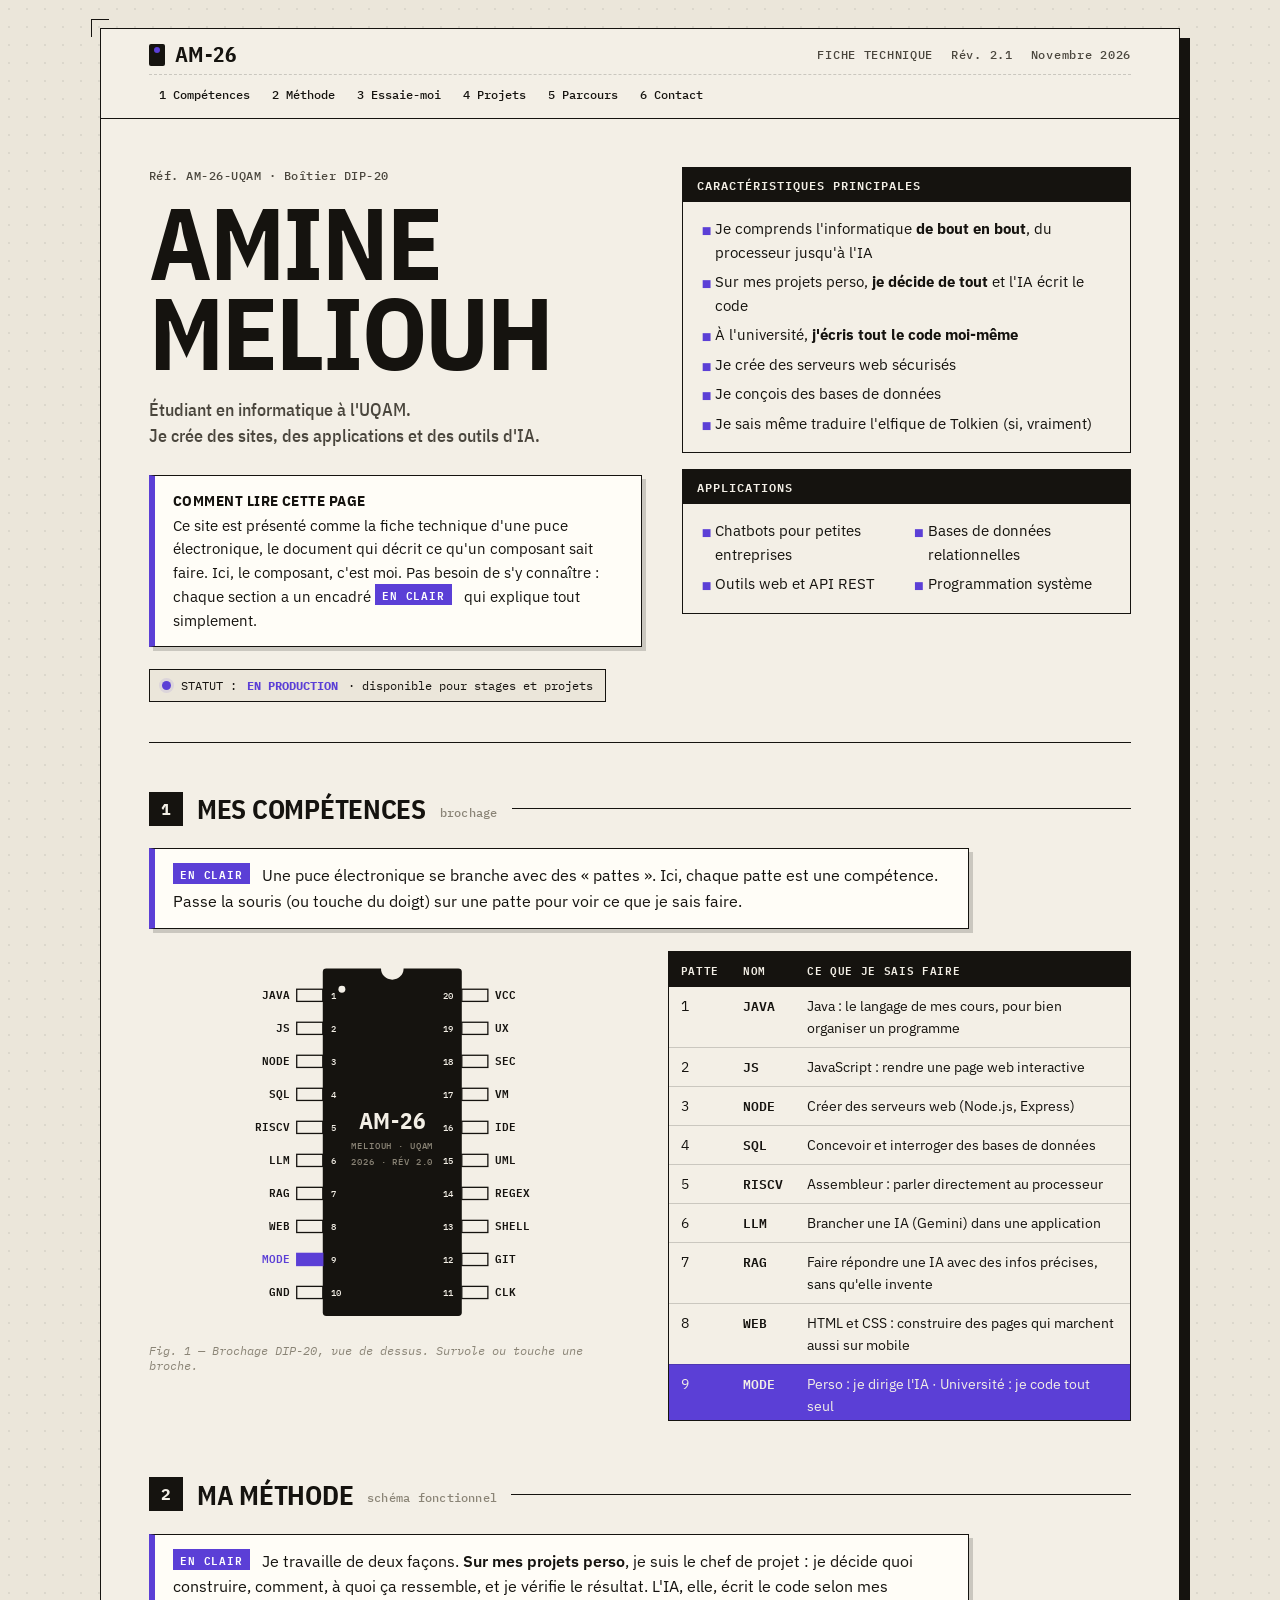
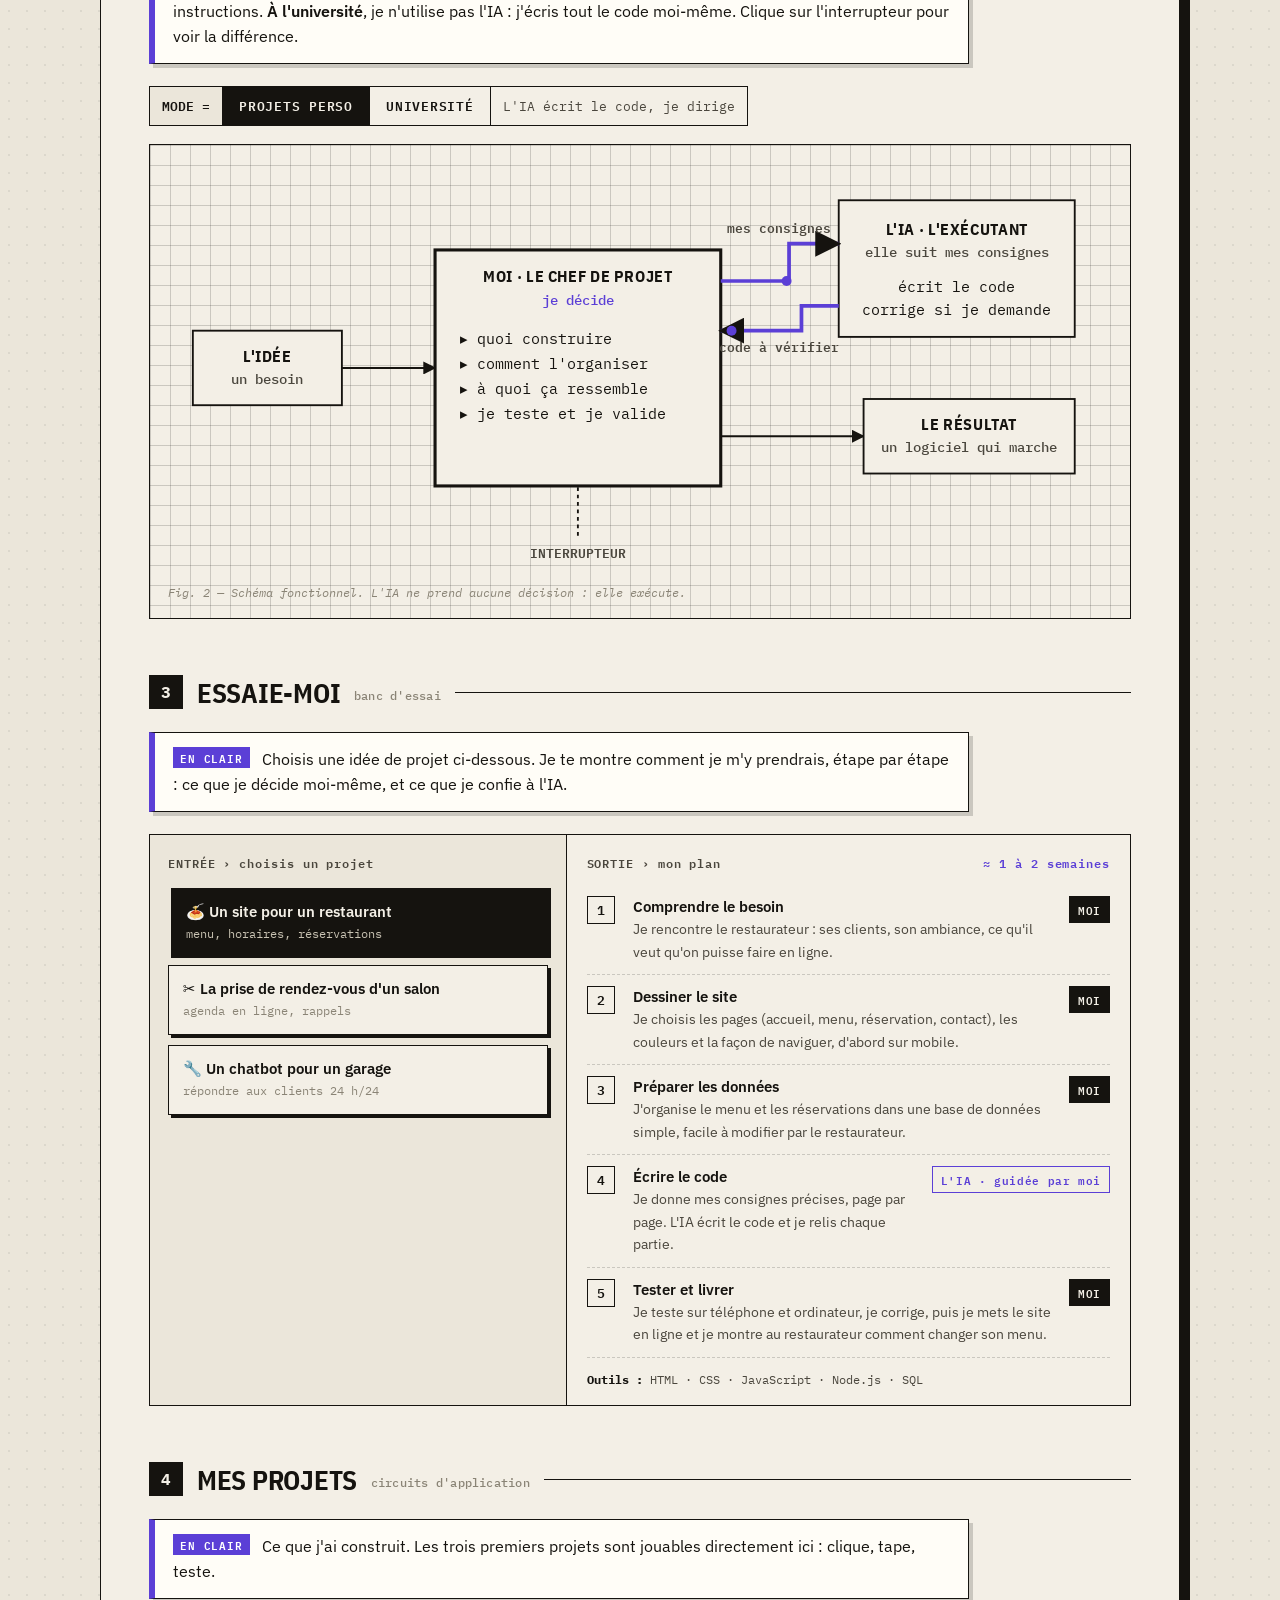
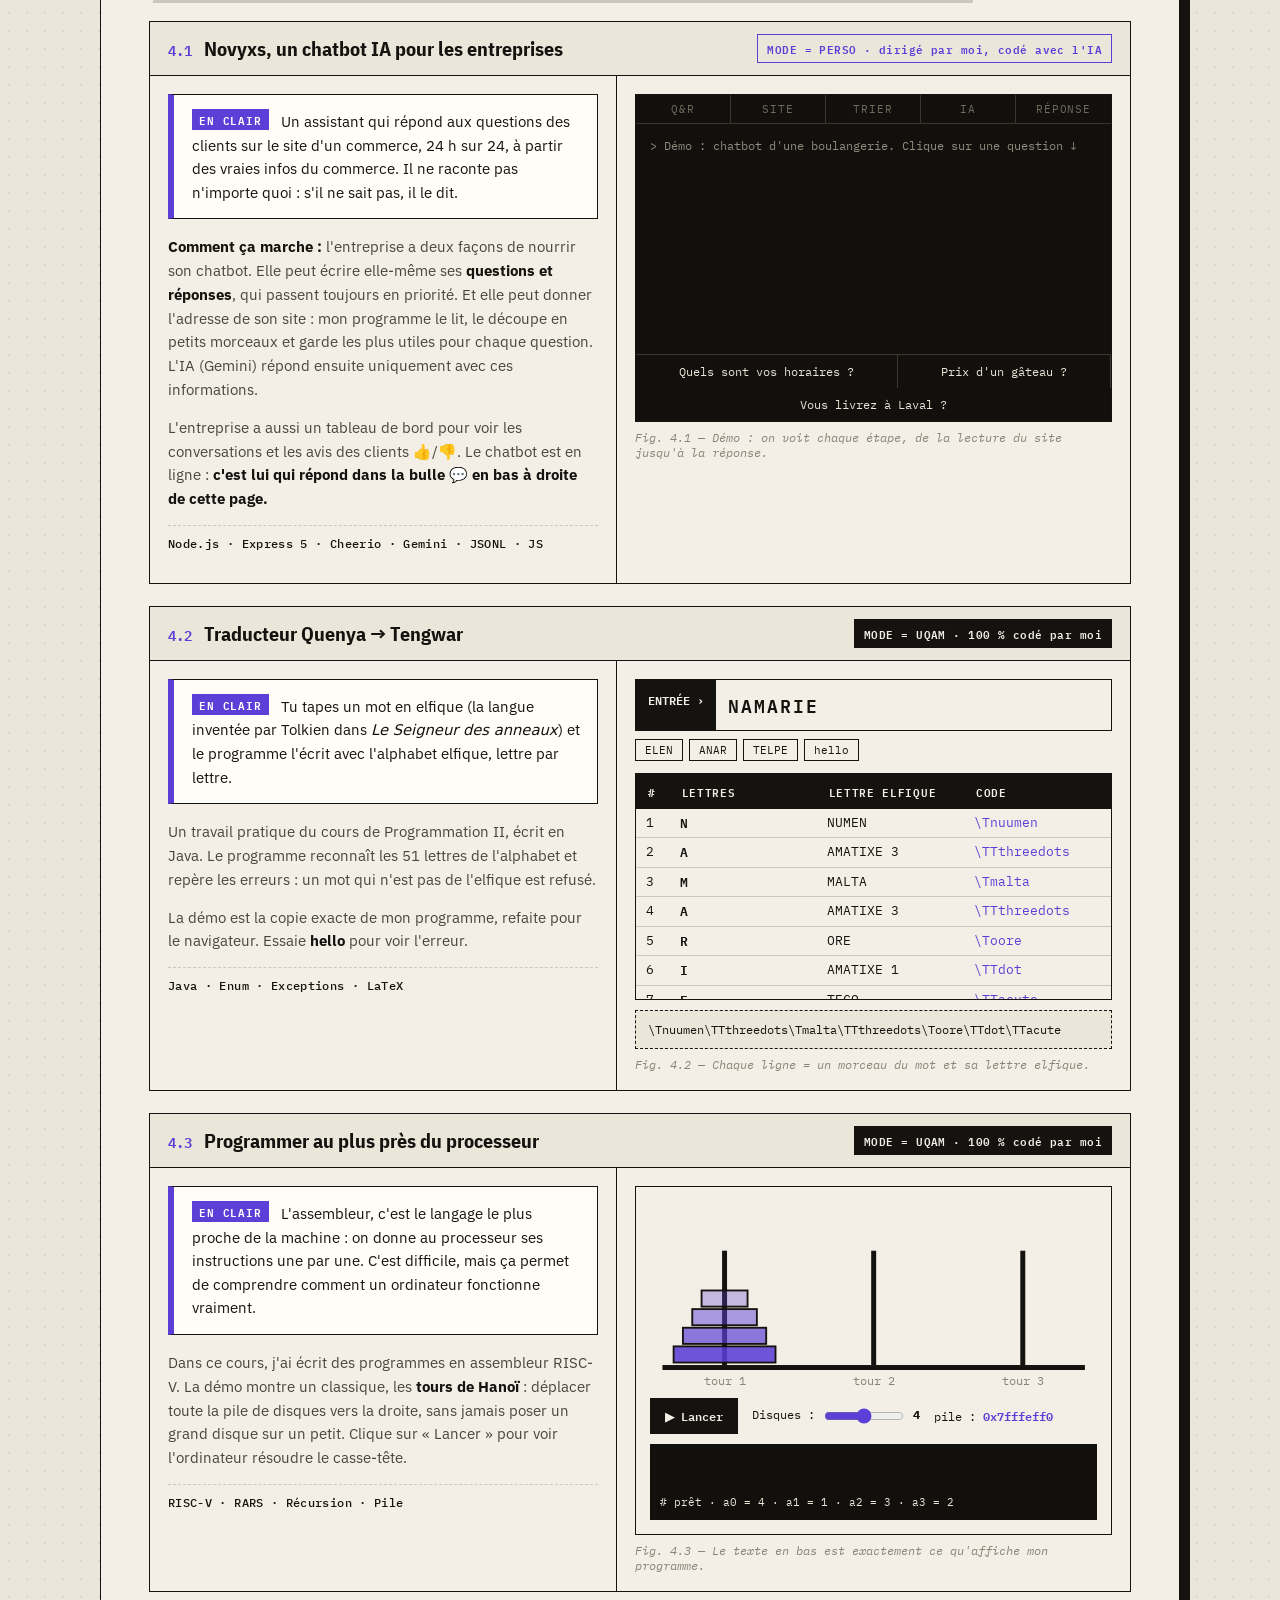
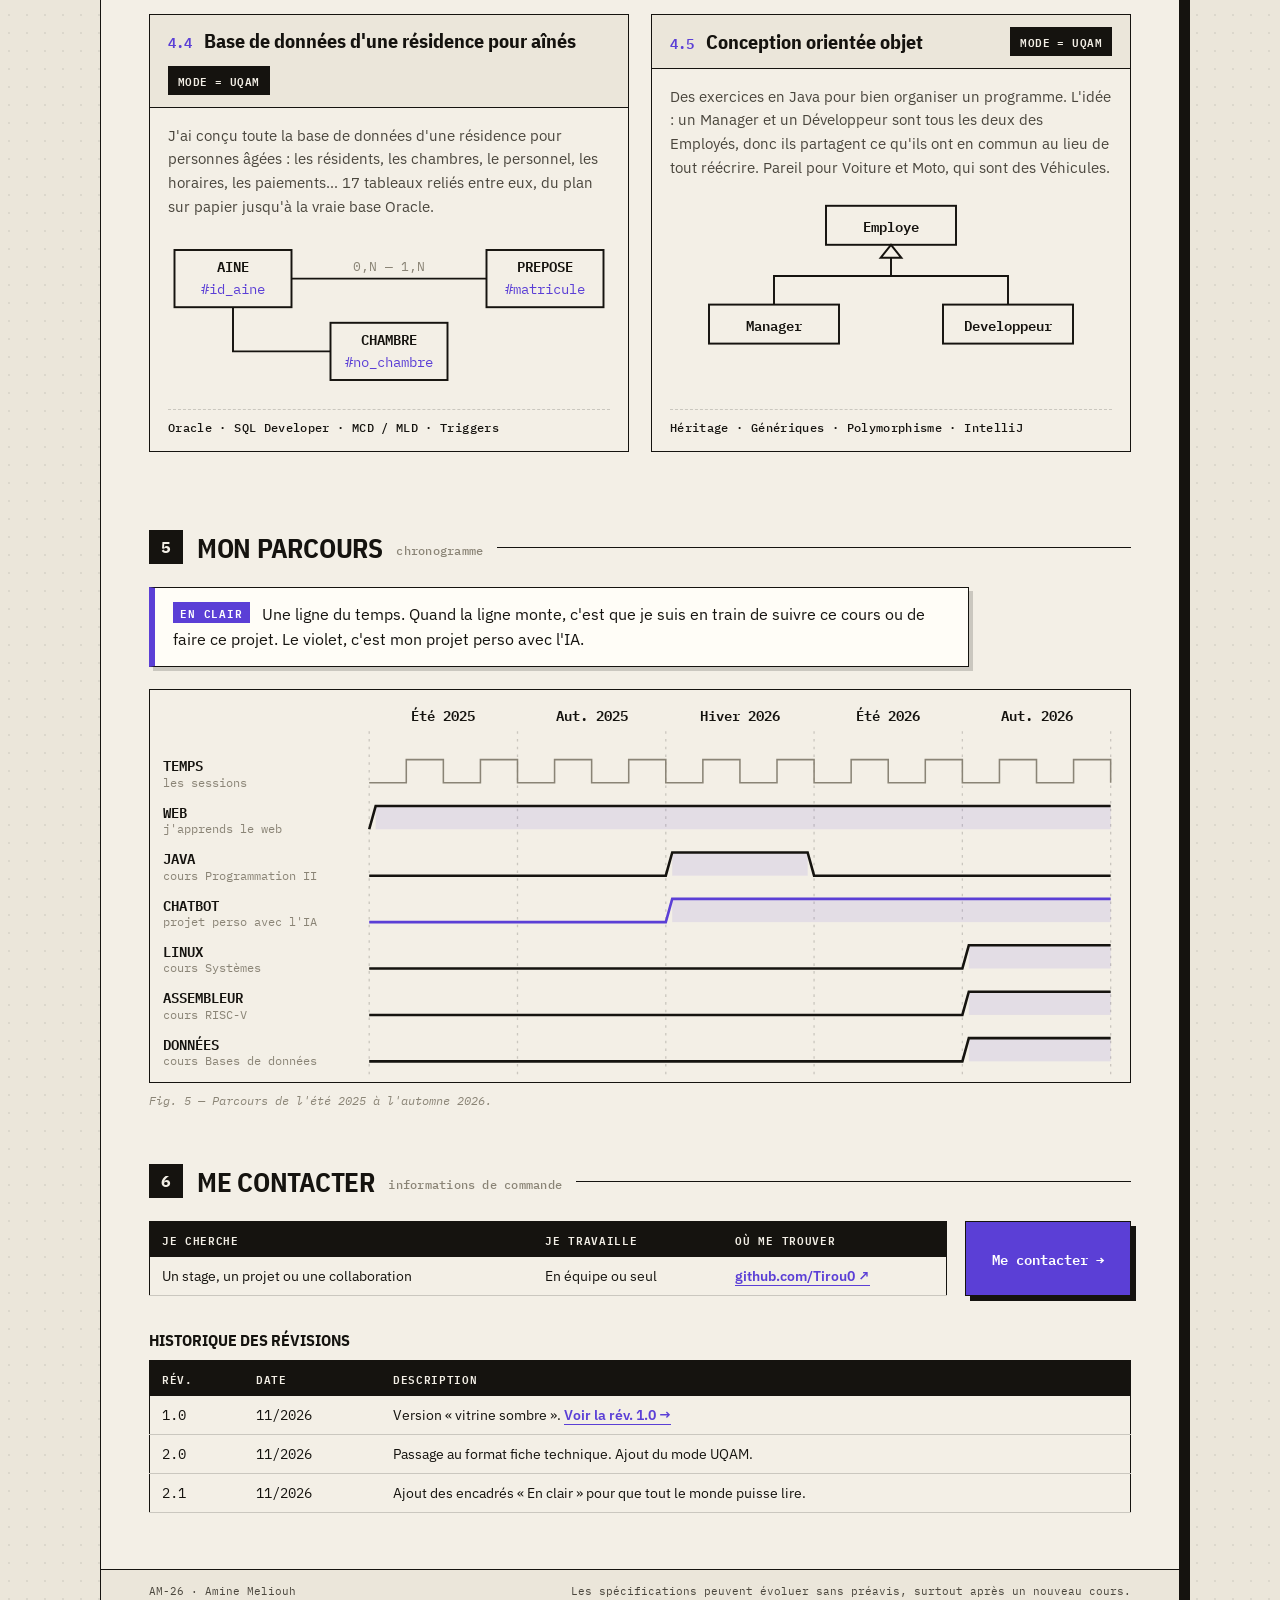
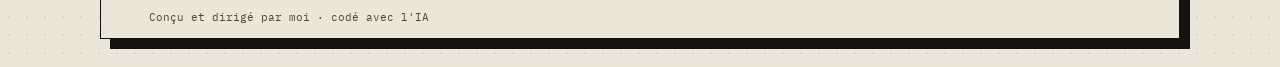
==== commit 2d96bf61: "v2 : chatbot Novyxs en ligne et description corrigée (Q&R prioritaires) Co-Authored-By: Claude Opus " ====
--- a/v2/index.html
+++ b/v2/index.html
@@ -183,19 +183,19 @@
       <!-- 4.1 Chatbot -->
       <article class="app">
         <div class="app-head">
-          <h3><span>4.1</span> ChatBot IA pour petites entreprises</h3>
+          <h3><span>4.1</span> Novyxs, un chatbot IA pour les entreprises</h3>
           <span class="badge">MODE = PERSO · dirigé par moi, codé avec l'IA</span>
         </div>
         <div class="app-grid">
           <div class="app-text">
             <div class="plain"><span class="tag">EN CLAIR</span> Un assistant qui répond aux questions des clients sur le site d'un commerce, 24 h sur 24, à partir des vraies infos du commerce. Il ne raconte pas n'importe quoi : s'il ne sait pas, il le dit.</div>
-            <p><b>Comment ça marche :</b> le commerce donne l'adresse de son site. Mon programme lit le site, le découpe en petits morceaux et garde les plus utiles pour chaque question. L'IA (Gemini) répond ensuite uniquement avec ces morceaux.</p>
-            <p>Le commerçant a aussi un tableau de bord pour voir les conversations et les avis des clients 👍/👎.</p>
+            <p><b>Comment ça marche :</b> l'entreprise a deux façons de nourrir son chatbot. Elle peut écrire elle-même ses <b>questions et réponses</b>, qui passent toujours en priorité. Et elle peut donner l'adresse de son site : mon programme le lit, le découpe en petits morceaux et garde les plus utiles pour chaque question. L'IA (Gemini) répond ensuite uniquement avec ces informations.</p>
+            <p>L'entreprise a aussi un tableau de bord pour voir les conversations et les avis des clients 👍/👎. Le chatbot est en ligne : <b>c'est lui qui répond dans la bulle 💬 en bas à droite de cette page.</b></p>
             <p class="stack">Node.js · Express 5 · Cheerio · Gemini · JSONL · JS</p>
           </div>
           <figure class="fig demo">
             <div class="scope">
-              <div class="scope-steps" id="steps"><span>LIRE</span><span>DÉCOUPER</span><span>TRIER</span><span>IA</span><span>RÉPONSE</span></div>
+              <div class="scope-steps" id="steps"><span>Q&amp;R</span><span>SITE</span><span>TRIER</span><span>IA</span><span>RÉPONSE</span></div>
               <div class="scope-log" id="chatLog"><div class="ln sys">&gt; Démo : chatbot d'une boulangerie. Clique sur une question ↓</div></div>
               <div class="scope-btns" id="chatBtns">
                 <button data-q="0">Quels sont vos horaires ?</button>
@@ -332,5 +332,13 @@
 
   <script src="../js/tengwar.js"></script>
   <script src="datasheet.js"></script>
+
+  <!-- Chatbot Novyxs -->
+  <script>
+    window.CHATBOT_API_URL = "https://chatbot-production-3a9d.up.railway.app/chat";
+    window.CHATBOT_COMPANY_ID = "Amine";
+  </script>
+  <script src="https://chatbot-production-3a9d.up.railway.app/chatbot.js"></script>
+  <!-- /Chatbot Novyxs -->
 </body>
 </html>
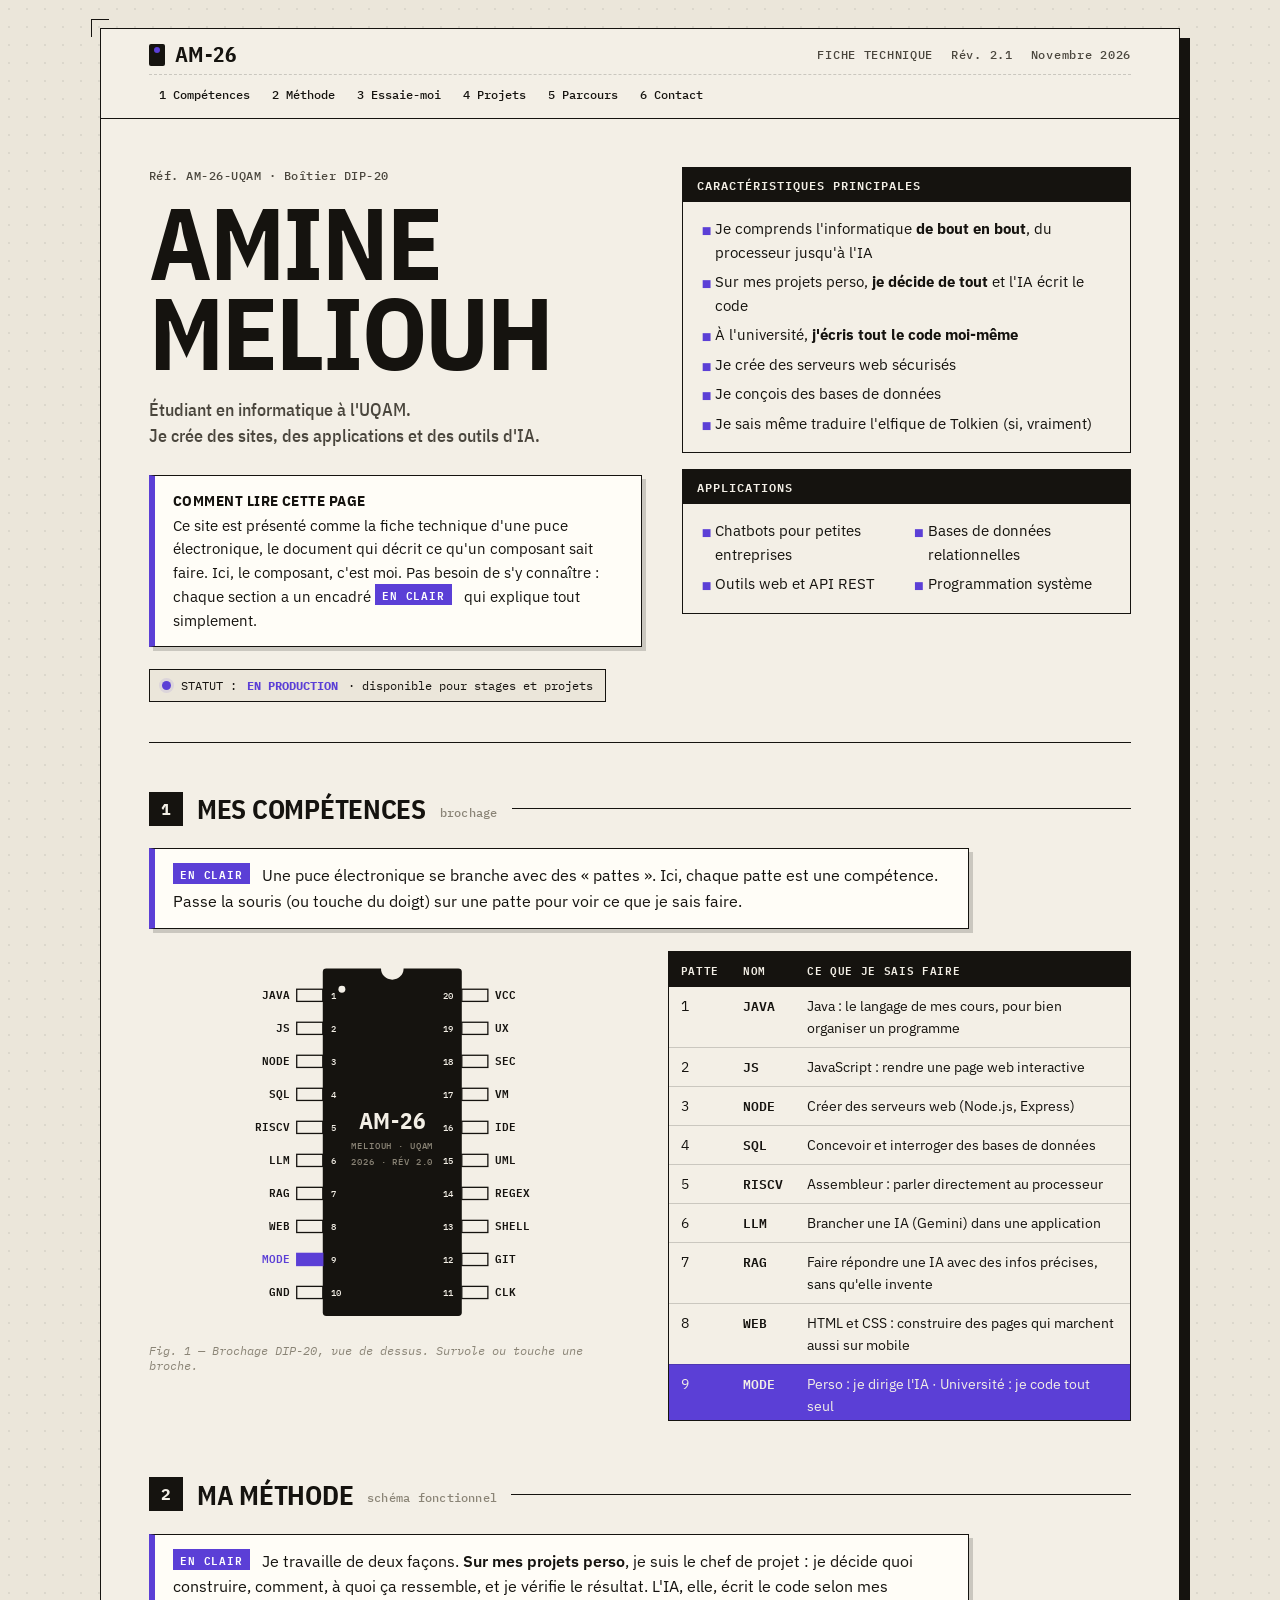
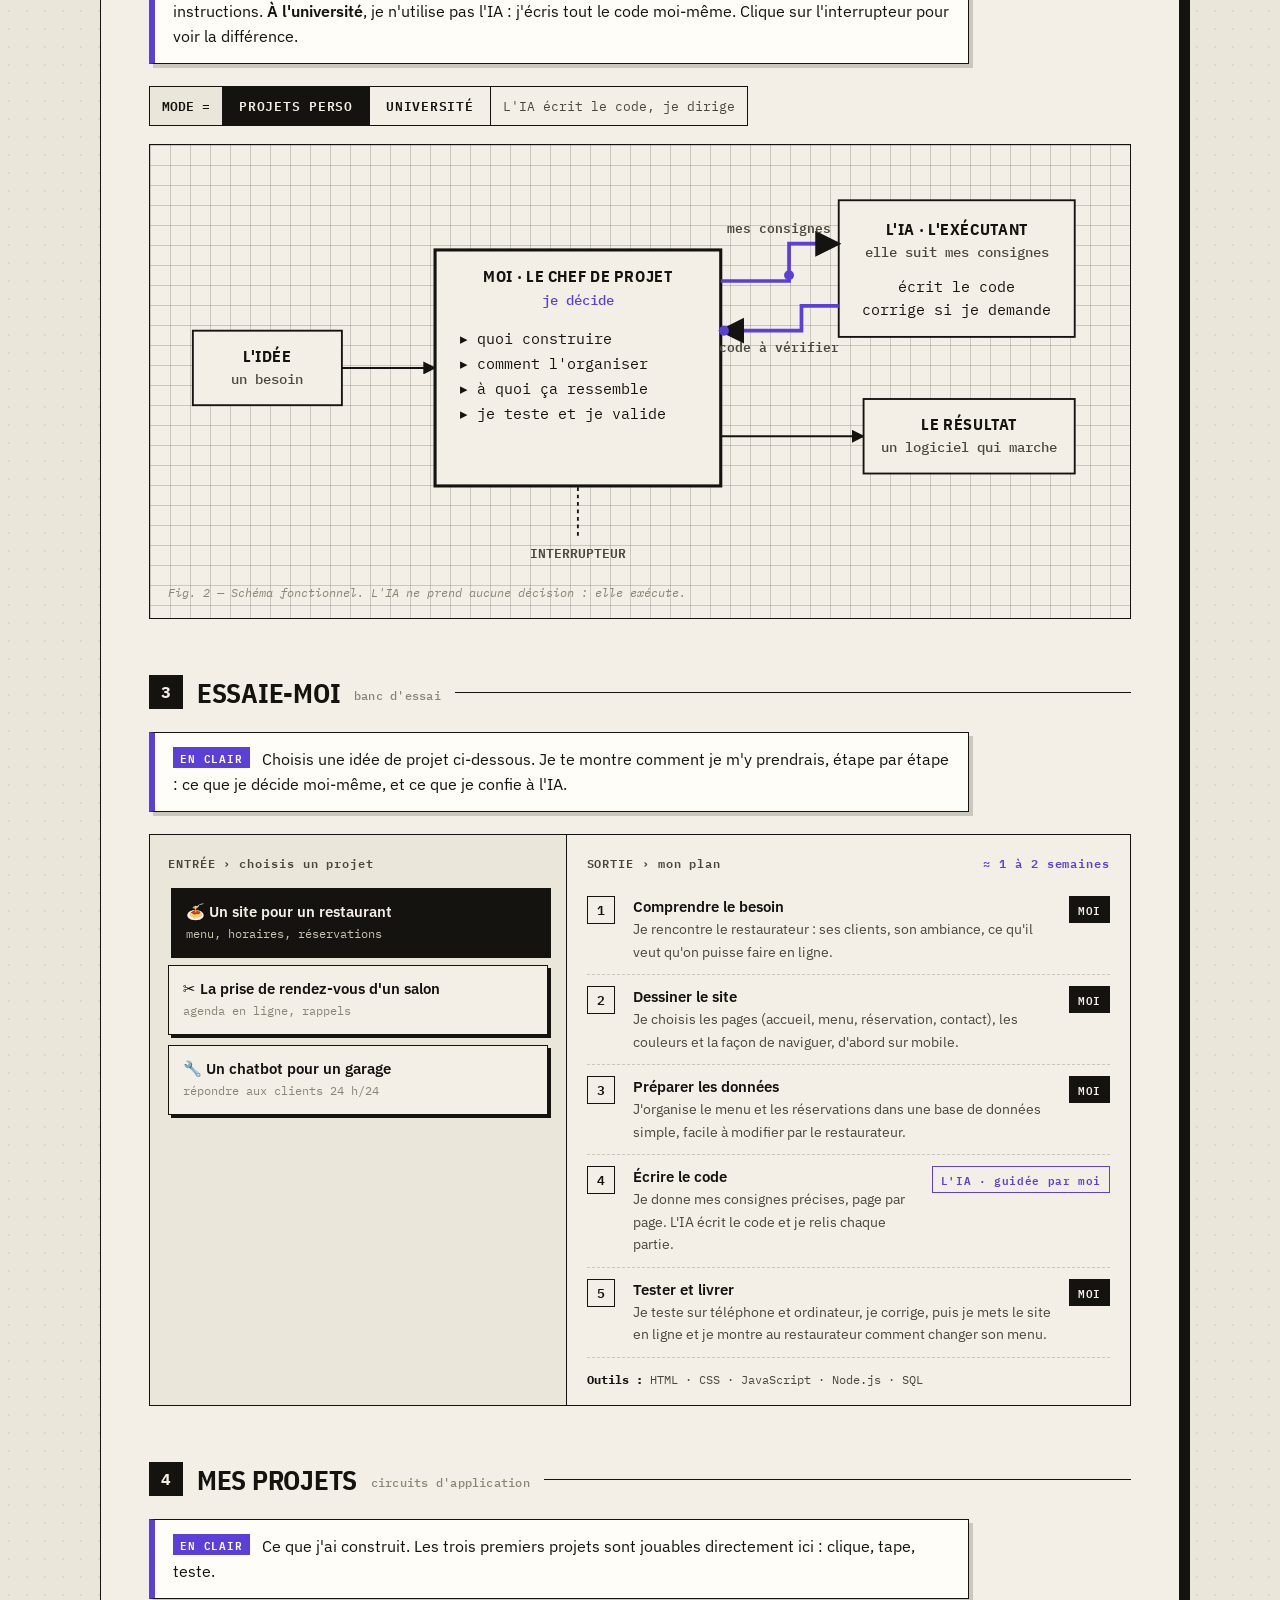
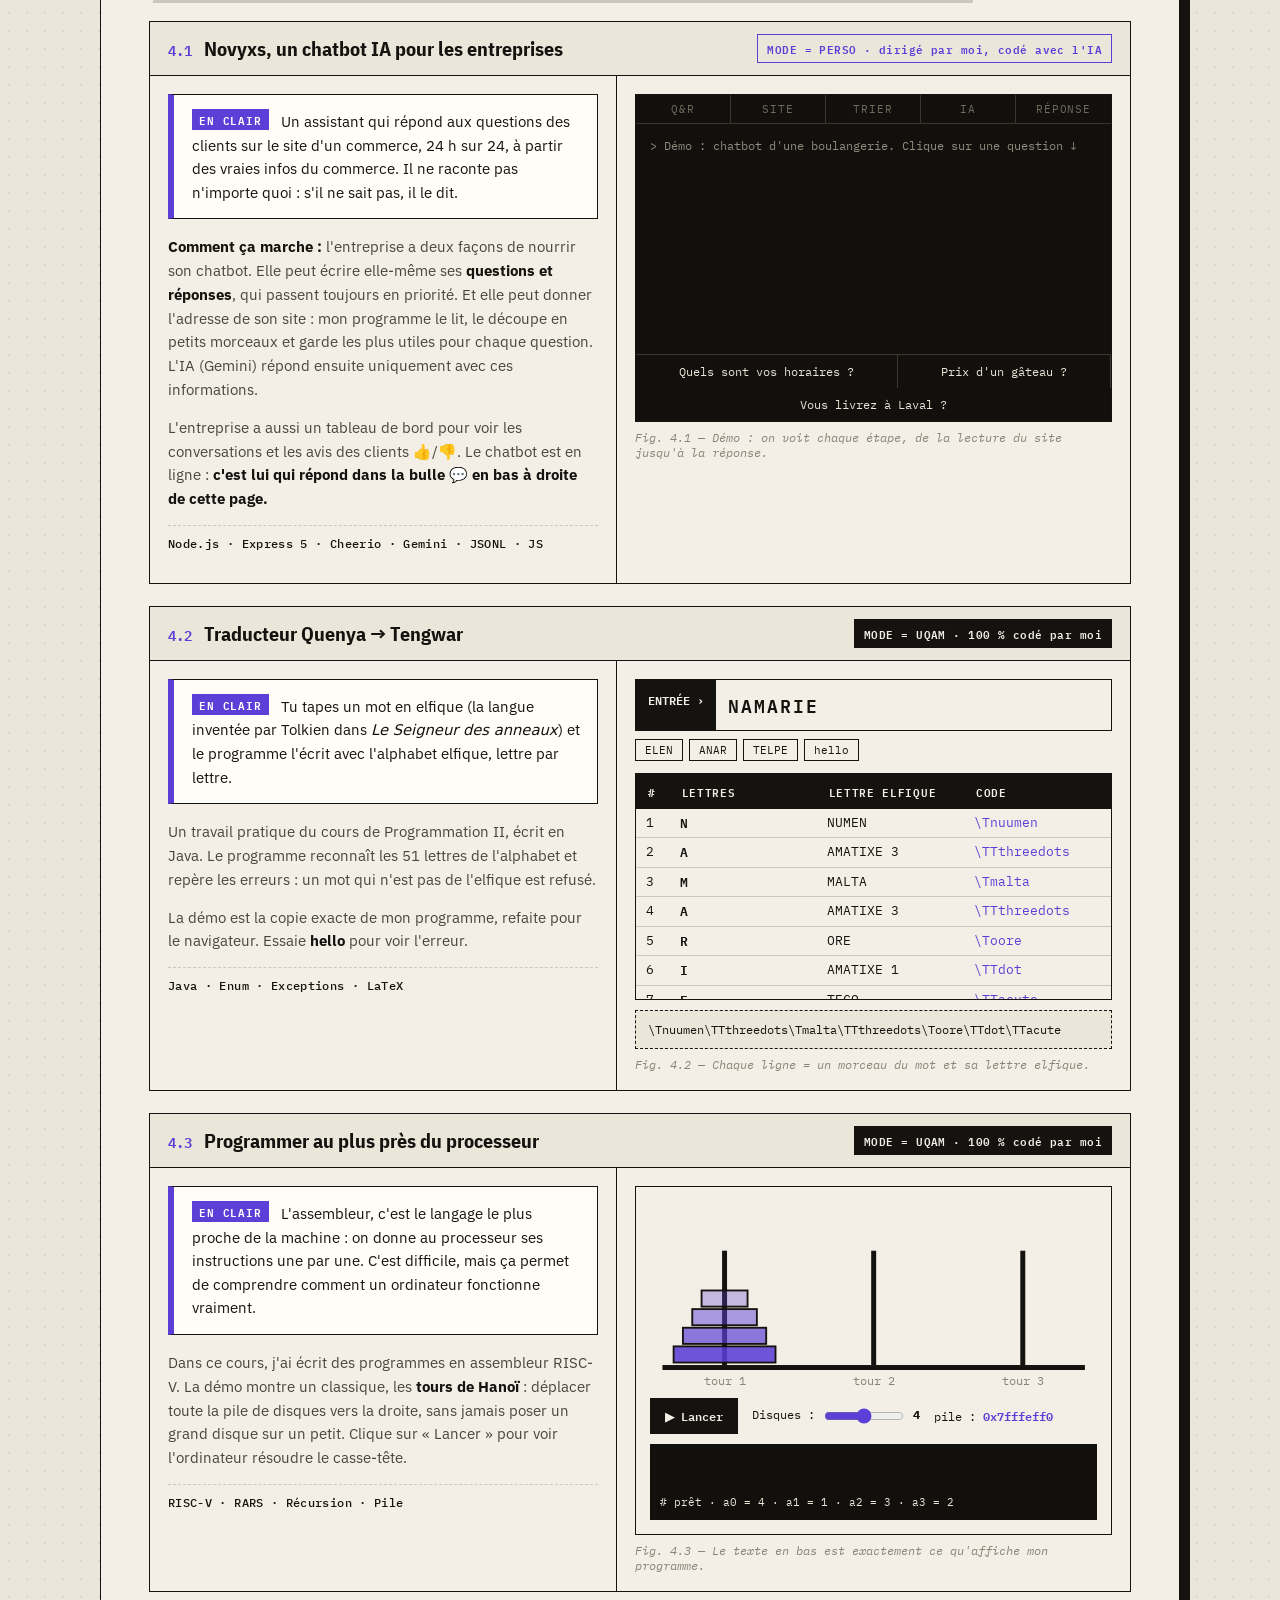
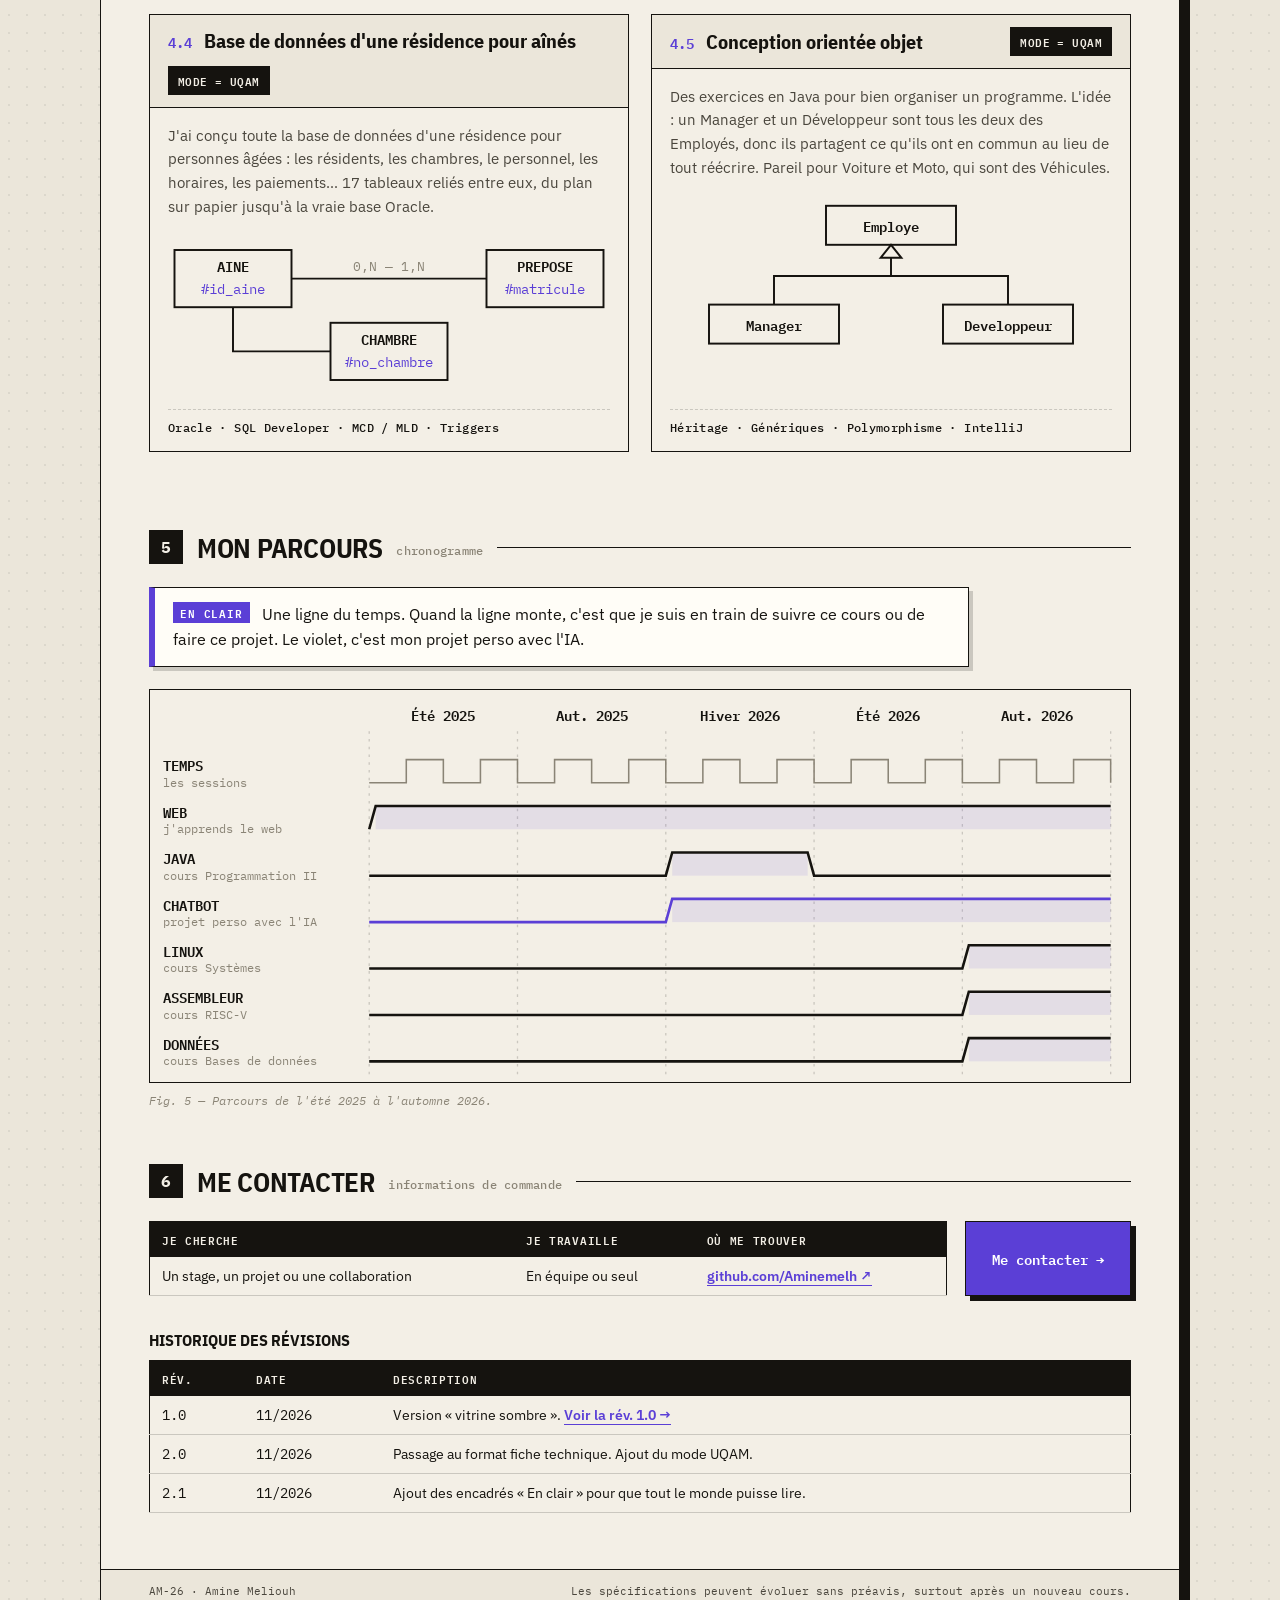
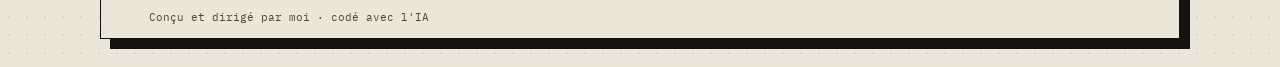
==== commit fc556675: "Lien GitHub corrigé : Aminemelh Co-Authored-By: Claude Opus 5.5 <noreply@anthropic.com>" ====
--- a/v2/index.html
+++ b/v2/index.html
@@ -306,10 +306,10 @@
           <tbody><tr>
             <td>Un stage, un projet ou une collaboration</td>
             <td>En équipe ou seul</td>
-            <td><a class="link" href="https://github.com/Tirou0" target="_blank" rel="noopener">github.com/Tirou0 ↗</a></td>
+            <td><a class="link" href="https://github.com/Aminemelh" target="_blank" rel="noopener">github.com/Aminemelh ↗</a></td>
           </tr></tbody>
         </table>
-        <a class="order-btn" href="https://github.com/Tirou0" target="_blank" rel="noopener">Me contacter →</a>
+        <a class="order-btn" href="https://github.com/Aminemelh" target="_blank" rel="noopener">Me contacter →</a>
       </div>
 
       <h3 class="rev-title">Historique des révisions</h3>
